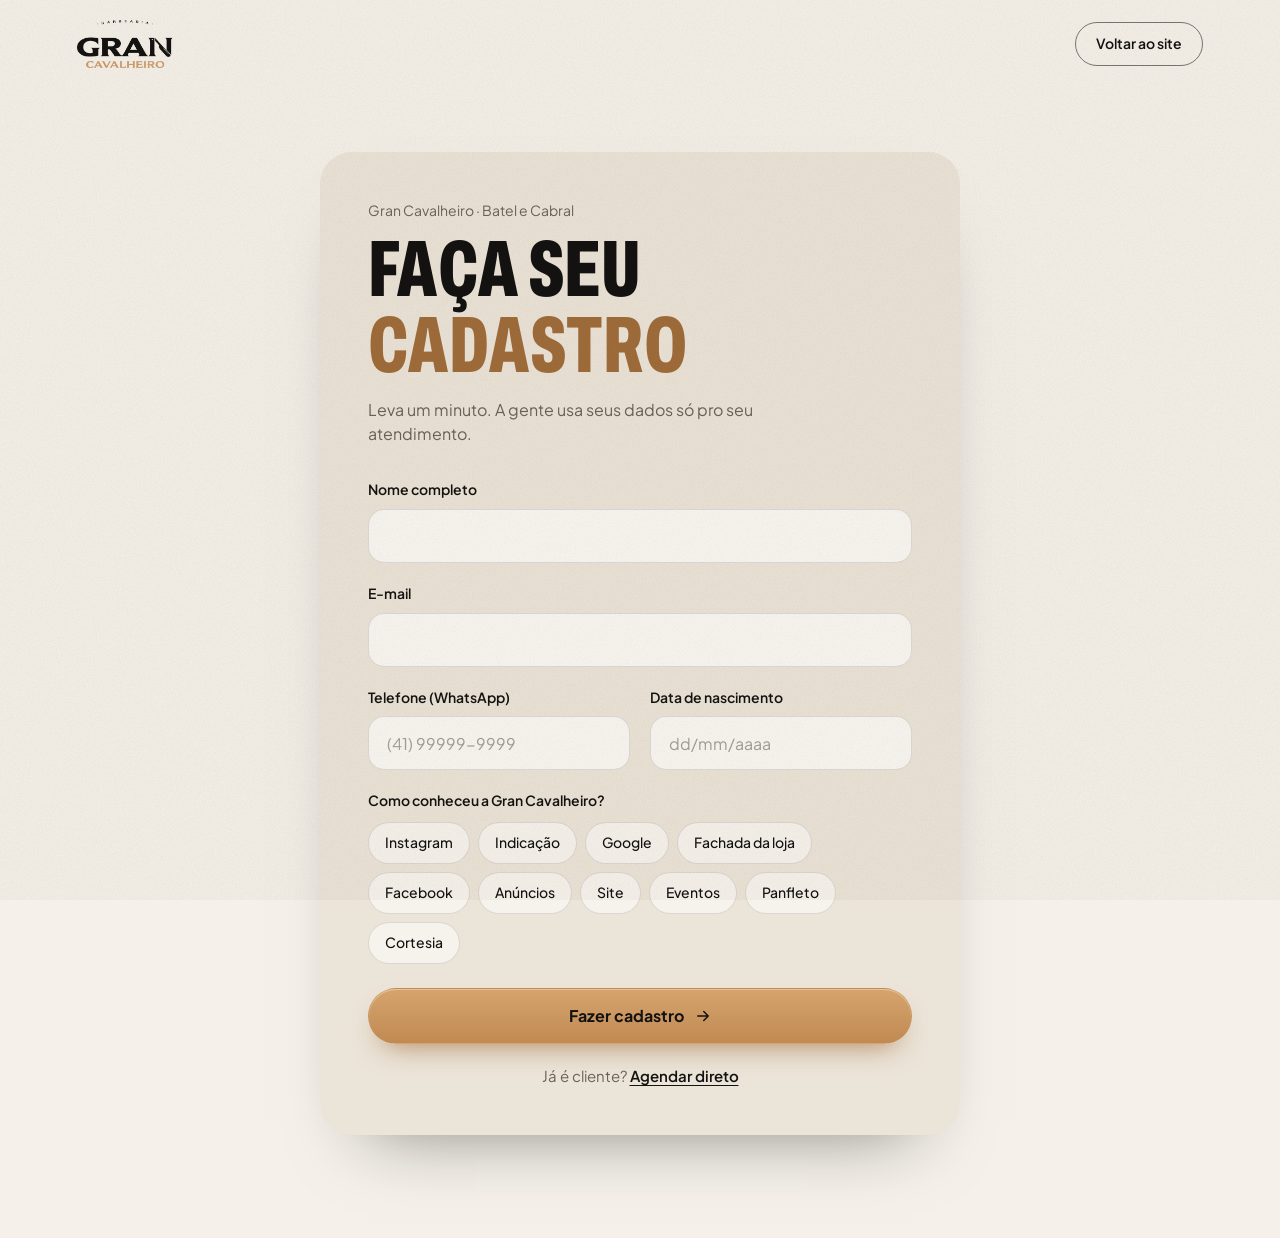
==== cadastro/index.html @ f6a0ec21 "fix: botões de agendar levam pro cadastro Co-Authored-By: Claude Opus 5.5 <noreply@anthropic.com>" ====
<!doctype html>
<html lang="pt-BR">
<head>
<meta charset="utf-8">
<meta name="viewport" content="width=device-width, initial-scale=1, viewport-fit=cover">
<title>Cadastro | Gran Cavalheiro</title>
<meta name="description" content="Faça seu cadastro na Gran Cavalheiro Barbearia, no Batel e no Cabral, em Curitiba.">
<meta name="theme-color" content="#f5f1ea">
<meta name="robots" content="noindex">
<link rel="icon" href="../assets/img/monogram-dark.png">
<link rel="preconnect" href="https://fonts.googleapis.com">
<link rel="preconnect" href="https://fonts.gstatic.com" crossorigin>
<link href="https://fonts.googleapis.com/css2?family=Archivo:wdth,wght@62..125,600..900&family=Plus+Jakarta+Sans:wght@400;500;600;700&display=swap" rel="stylesheet">
<link rel="stylesheet" href="../styles.css?v=10">
</head>
<body class="signup-page">

<svg width="0" height="0" style="position:absolute" aria-hidden="true">
  <defs>
    <symbol id="arrow" viewBox="0 0 24 24"><path d="M5 12h14M13 6l6 6-6 6"/></symbol>
    <symbol id="check" viewBox="0 0 24 24"><path d="M5 12.5l4.5 4.5L19 7.5"/></symbol>
    <symbol id="wa" viewBox="0 0 24 24"><path d="M20 12a8 8 0 0 1-11.8 7L4 20l1-4.1A8 8 0 1 1 20 12z"/><path d="M9 9.5c.3 1.6 1.8 3.4 3.6 4.3l1.2-1.1 1.7.8-.4 1.6c-3 .3-6.5-3.1-6.6-6l1.5-.5.8 1.6z"/></symbol>
  </defs>
</svg>

<header class="header">
  <div class="wrap header__in">
    <a href="/" class="header__logo" aria-label="Gran Cavalheiro, início">
      <img src="../assets/img/logo-dark.png" alt="Gran Cavalheiro Barbearia" width="698" height="348">
    </a>
    <a class="btn btn--line signup__back" href="/">Voltar ao site</a>
  </div>
</header>

<main class="signup">
  <div class="signup__card">
    <div id="signup-form-wrap">
      <p class="signup__kicker">Gran Cavalheiro · Batel e Cabral</p>
      <h1 class="d signup__title">Faça seu <em>cadastro</em></h1>
      <p class="signup__lead">Leva um minuto. A gente usa seus dados só pro seu atendimento.</p>

      <form id="signup" class="signup__form" novalidate>
        <div class="field">
          <label for="f-nome">Nome completo</label>
          <input id="f-nome" name="nome" type="text" autocomplete="name" maxlength="120" required>
          <p class="field__err" id="e-nome" aria-live="polite"></p>
        </div>

        <div class="field">
          <label for="f-email">E-mail</label>
          <input id="f-email" name="email" type="email" autocomplete="email" inputmode="email" maxlength="254" required>
          <p class="field__err" id="e-email" aria-live="polite"></p>
        </div>

        <div class="field-row">
          <div class="field">
            <label for="f-telefone">Telefone (WhatsApp)</label>
            <input id="f-telefone" name="telefone" type="tel" autocomplete="tel-national" inputmode="numeric" placeholder="(41) 99999-9999" maxlength="16" required>
            <p class="field__err" id="e-telefone" aria-live="polite"></p>
          </div>
          <div class="field">
            <label for="f-nascimento">Data de nascimento</label>
            <input id="f-nascimento" name="nascimento" type="text" autocomplete="bday" inputmode="numeric" placeholder="dd/mm/aaaa" maxlength="10" required>
            <p class="field__err" id="e-nascimento" aria-live="polite"></p>
          </div>
        </div>

        <fieldset class="field">
          <legend>Como conheceu a Gran Cavalheiro?</legend>
          <div class="chips" id="f-como">
            <label class="chip"><input type="radio" name="comoConheceu" value="Instagram"><span>Instagram</span></label>
            <label class="chip"><input type="radio" name="comoConheceu" value="Indicação"><span>Indicação</span></label>
            <label class="chip"><input type="radio" name="comoConheceu" value="Google"><span>Google</span></label>
            <label class="chip"><input type="radio" name="comoConheceu" value="Fachada da loja"><span>Fachada da loja</span></label>
            <label class="chip"><input type="radio" name="comoConheceu" value="Facebook"><span>Facebook</span></label>
            <label class="chip"><input type="radio" name="comoConheceu" value="Anúncios"><span>Anúncios</span></label>
            <label class="chip"><input type="radio" name="comoConheceu" value="Site"><span>Site</span></label>
            <label class="chip"><input type="radio" name="comoConheceu" value="Eventos"><span>Eventos</span></label>
            <label class="chip"><input type="radio" name="comoConheceu" value="Panfleto"><span>Panfleto</span></label>
            <label class="chip"><input type="radio" name="comoConheceu" value="Cortesia"><span>Cortesia</span></label>
          </div>
          <p class="field__err" id="e-comoConheceu" aria-live="polite"></p>
        </fieldset>

        <div class="hp" aria-hidden="true">
          <label for="f-empresa">Empresa</label>
          <input id="f-empresa" name="empresa" type="text" tabindex="-1" autocomplete="off">
        </div>

        <p class="signup__err" id="e-geral" role="alert"></p>
        <button class="btn btn--copper btn--lg signup__submit" type="submit">
          <span class="signup__label">Fazer cadastro</span> <svg class="i"><use href="#arrow"/></svg>
        </button>
        <p class="signup__alt">Já é cliente? <a href="https://cashbarber.com.br/GranCavalheiro/" target="_blank" rel="noopener">Agendar direto</a></p>
      </form>
    </div>

    <div id="signup-done" class="signup__done" hidden>
      <span class="signup__ok"><svg class="i"><use href="#check"/></svg></span>
      <h1 class="d signup__title" tabindex="-1">Cadastro <em>feito</em></h1>
      <p class="signup__lead">Obrigado, <span id="done-nome"></span>. A partir de agora você já é cliente da Gran Cavalheiro.</p>
      <div class="ctas ctas--center">
        <a class="btn btn--copper btn--lg" href="https://cashbarber.com.br/GranCavalheiro/" target="_blank" rel="noopener">Agendar horário <svg class="i"><use href="#arrow"/></svg></a>
        <a class="btn btn--line btn--lg" href="/">Voltar ao site</a>
      </div>
    </div>
  </div>
</main>

<script src="../cadastro-form.js?v=1"></script>
</body>
</html>
---- styles.css ----
/* Gran Cavalheiro, versão 3: molde do JP Barber com a cara da Gran */
:root {
  --ink: #141211;
  --ink-2: #2a241f;
  --paper: #f5f1ea;
  --surface: #ebe4d8;
  --surface-2: #e3dacb;
  --text: #2a2622;
  --muted: #6b6258;
  --line: rgba(20, 18, 17, 0.12);
  --copper: #c8935e;
  --copper-2: #dcae7e;
  --copper-ink: #a06c3a;
  --cream: #f5f1ea;
  --sans: "Plus Jakarta Sans", system-ui, -apple-system, "Segoe UI", sans-serif;
  --cartaz: "Archivo", "Arial Narrow", sans-serif;
  --ease: cubic-bezier(0.16, 1, 0.3, 1);
  --noise: url("data:image/svg+xml,%3Csvg xmlns='http://www.w3.org/2000/svg' width='220' height='220'%3E%3Cfilter id='n'%3E%3CfeTurbulence type='fractalNoise' baseFrequency='0.8' numOctaves='3' stitchTiles='stitch'/%3E%3CfeColorMatrix values='0 0 0 0 0.35 0 0 0 0 0.27 0 0 0 0 0.18 0 0 0 0.5 0'/%3E%3C/filter%3E%3Crect width='100%25' height='100%25' filter='url(%23n)'/%3E%3C/svg%3E");
}

*, *::before, *::after { box-sizing: border-box; }
html { scroll-behavior: smooth; scroll-padding-top: 90px; }
body { margin: 0; background: var(--paper); color: var(--text); font-family: var(--sans); font-size: 16px; line-height: 1.55; -webkit-font-smoothing: antialiased; overflow-x: hidden; }
body::before { content: ""; position: fixed; inset: 0; z-index: 900; pointer-events: none; background-image: var(--noise); opacity: 0.25; mix-blend-mode: multiply; }
img { display: block; max-width: 100%; }
a { color: inherit; text-decoration: none; }
h1, h2, h3, p, figure, dl, dd, ul { margin: 0; }
ul { padding: 0; list-style: none; }
button { font: inherit; color: inherit; background: none; border: 0; cursor: pointer; }
:focus-visible { outline: 2px solid var(--copper); outline-offset: 3px; border-radius: 6px; }

/* letra de cartaz nos títulos */
.d { font-family: var(--cartaz); font-stretch: 62%; font-weight: 800; text-transform: uppercase; line-height: 0.95; letter-spacing: 0.005em; color: var(--ink); }
h2.d { font-size: clamp(42px, 4.8vw, 72px); }
.d em { font-style: normal; color: var(--copper-ink); }

.wrap { max-width: 1440px; margin: 0 auto; padding: 0 clamp(20px, 6vw, 88px); }
.wrap--narrow { max-width: 960px; }
.section { padding: clamp(64px, 8vw, 104px) 0; }
.section--flush { padding-top: 0; }
.stars { color: var(--copper); letter-spacing: 2px; }
.i { width: 18px; height: 18px; fill: none; stroke: currentColor; stroke-width: 2; stroke-linecap: round; stroke-linejoin: round; flex: none; }

/* botões redondos */
.btn { display: inline-flex; align-items: center; justify-content: center; gap: 10px; height: 52px; padding: 0 28px; border-radius: 999px; font-weight: 600; font-size: 15px; white-space: nowrap; border: 1.5px solid transparent; transition: background 0.25s var(--ease), color 0.25s var(--ease), border-color 0.25s var(--ease), transform 0.25s var(--ease); }
.btn .i { transition: transform 0.3s var(--ease); }
.btn:hover .i { transform: translateX(4px); }
.btn:active { transform: scale(0.97); }
.btn--lg { height: 56px; padding: 0 32px; font-size: 16px; }
.btn--copper { position: relative; overflow: hidden; isolation: isolate; background: linear-gradient(180deg, #d6a46e 0%, #c08a52 100%); color: var(--ink); font-weight: 700; box-shadow: inset 0 1px 0 rgba(255,255,255,0.35), 0 14px 28px -14px rgba(160,108,58,0.85); }
.btn--copper::after { content: ""; position: absolute; top: 0; bottom: 0; left: -60%; width: 40%; z-index: -1; background: linear-gradient(100deg, transparent, rgba(255,255,255,0.5), transparent); transform: skewX(-20deg); transition: left 0.7s var(--ease); }
.btn--copper:hover { transform: translateY(-2px); box-shadow: inset 0 1px 0 rgba(255,255,255,0.35), 0 20px 34px -14px rgba(160,108,58,0.95); }
.btn--copper:hover::after { left: 130%; }
.btn--line { border-color: rgba(20,18,17,0.55); color: var(--ink); }
.btn--line:hover { background: var(--ink); color: var(--cream); border-color: var(--ink); }
.btn--dark { background: var(--ink); color: var(--cream); box-shadow: 0 16px 30px -18px rgba(20,18,17,0.7); }
.btn--dark:hover { background: var(--ink-2); }
.btn--dark-soft { background: var(--ink-2); color: var(--cream); }
.btn--dark-soft:hover { background: #3a322b; }
.btn--dashed { border: 1.5px dashed rgba(20,18,17,0.4); color: var(--ink); }
.btn--dashed:hover { background: var(--ink); color: var(--cream); border-color: var(--ink); }
.btn--dashed-light { border: 1.5px dashed rgba(245,241,234,0.45); color: var(--cream); }
.btn--dashed-light:hover { background: var(--cream); color: var(--ink); border-color: var(--cream); }
.ctas { display: flex; flex-wrap: wrap; gap: 12px; }
.ctas--center { justify-content: center; }

/* topo claro */
.header { position: sticky; top: 0; z-index: 800; background: rgba(245,241,234,0.9); backdrop-filter: blur(12px); -webkit-backdrop-filter: blur(12px); transition: box-shadow 0.3s; }
.header.is-scrolled { box-shadow: 0 1px 0 var(--line); }
.header__in { display: flex; align-items: center; gap: 36px; height: 88px; }
.header__logo img { height: 48px; width: auto; }
.header__nav { display: flex; gap: 36px; margin-left: auto; font-size: 15px; color: var(--text); }
.header__nav a:hover { color: var(--copper-ink); }

.hero { padding: clamp(16px, 3vw, 40px) 0 clamp(64px, 8vw, 104px); }
.hero__grid { display: grid; grid-template-columns: 52% 48%; gap: 40px; align-items: center; }
.hero__kicker { font-size: 15px; color: var(--muted); }
.hero h1 { margin-top: 14px; font-size: clamp(62px, 7.2vw, 116px); line-height: 0.9; max-width: 9em; }
.hero__lead { margin: 24px 0 32px; max-width: 28em; font-size: 17px; color: var(--muted); }
.hero__rating { margin-top: 24px; font-size: 14px; color: var(--muted); }
.hero__rating b { color: var(--ink); font-weight: 600; margin-left: 4px; }

.hero__media { position: relative; justify-self: end; width: 100%; max-width: 500px; }
.hero__photo { border-radius: 40px; overflow: hidden; aspect-ratio: 1 / 1.08; box-shadow: 0 40px 70px -40px rgba(20,18,17,0.55); }
.hero__photo img { width: 100%; height: 100%; object-fit: cover; object-position: 50% 30%; }
.sticker { position: absolute; left: -34px; bottom: 40px; width: 132px; height: 132px; padding: 18px; display: grid; place-items: center; align-content: center; gap: 6px; text-align: center; border-radius: 50%; background: var(--ink); transform: rotate(-10deg); box-shadow: 0 18px 36px -16px rgba(20,18,17,0.6); }
.sticker img { width: 64px; height: auto; }
.sticker span { font-size: 9.5px; font-weight: 700; letter-spacing: 0.08em; text-transform: uppercase; color: var(--cream); line-height: 1.2; }
.ticket { position: absolute; right: -14px; top: 28px; display: inline-flex; align-items: center; gap: 8px; padding: 10px 16px; border-radius: 999px; background: var(--copper); color: var(--ink); font-size: 13px; font-weight: 700; transform: rotate(4deg); box-shadow: 0 14px 28px -14px rgba(20,18,17,0.5); }
.ticket__dot { width: 8px; height: 8px; border-radius: 50%; background: #1f7a43; }
.ticket__dot.is-closed { background: #9c2f22; }

/* faixa cobre */
.band { background: var(--copper); overflow: hidden; padding: 18px 0; }
.band__track { display: flex; align-items: center; gap: 44px; width: max-content; animation: slide 42s linear infinite; }
.band span { font-family: var(--cartaz); font-stretch: 62%; font-weight: 800; font-size: clamp(30px, 3vw, 40px); text-transform: uppercase; line-height: 1; color: var(--ink); white-space: nowrap; }
.band img { height: 26px; width: auto; opacity: 0.85; }
@keyframes slide { to { transform: translateX(-50%); } }

/* serviços com foto */
.split { display: grid; grid-template-columns: 1fr 1fr; gap: 24px 64px; align-items: start; }
.split p { max-width: 32em; font-size: 17px; color: var(--text); opacity: 0.85; padding-top: 6px; }
.cards { display: grid; grid-template-columns: repeat(3, minmax(0, 1fr)); gap: 24px; align-items: center; margin-top: 64px; }
.card { position: relative; display: flex; flex-direction: column; padding: 12px; border-radius: 30px; background: var(--surface); transition: transform 0.5s var(--ease), box-shadow 0.5s var(--ease); }
.card:hover { transform: translateY(-6px); box-shadow: 0 30px 50px -34px rgba(20,18,17,0.55); }
.card__photo { aspect-ratio: 16 / 10; border-radius: 20px; overflow: hidden; }
.card__photo img { width: 100%; height: 100%; object-fit: cover; transition: transform 1.2s var(--ease); }
.card:hover .card__photo img { transform: scale(1.05); }
.card__body { display: flex; flex-direction: column; align-items: center; text-align: center; padding: 26px 18px 18px; }
.card h3 { font-size: clamp(48px, 4vw, 64px); }
.card__body > p { margin: 10px 0 18px; max-width: 18em; font-size: 15px; color: var(--muted); }
.checks { width: 100%; display: grid; gap: 10px; margin-bottom: 26px; text-align: left; }
.checks li { display: flex; align-items: center; gap: 12px; padding: 12px 14px; border-radius: 14px; background: rgba(255,255,255,0.55); font-size: 15px; font-weight: 500; color: var(--ink); }
.checks .i { width: 22px; height: 22px; padding: 4px; border-radius: 50%; background: var(--ink); color: var(--cream); stroke-width: 3; }
.card .btn { width: 100%; }
.card--featured { z-index: 1; background: var(--ink); margin: -28px 0; padding: 14px; box-shadow: 0 34px 64px -32px rgba(20,18,17,0.75); }
.card--featured .card__body { padding-top: 30px; padding-bottom: 22px; }
.card--featured h3 { color: var(--copper); font-size: clamp(54px, 4.6vw, 72px); }
.card--featured .card__body > p { color: rgba(245,241,234,0.78); }
.card--featured .checks li { background: rgba(245,241,234,0.08); color: var(--cream); }
.card--featured .checks .i { background: var(--copper); color: var(--ink); }
.card--featured:hover { transform: translateY(-6px); }
.card__tag { position: absolute; top: -15px; left: 50%; z-index: 2; transform: translateX(-50%); white-space: nowrap; padding: 7px 16px; border-radius: 999px; background: var(--paper); color: var(--ink); font-size: 12px; font-weight: 600; box-shadow: 0 6px 16px -8px rgba(20,18,17,0.4); }
.card__sticker { position: absolute; right: -16px; top: -26px; z-index: 2; width: 84px; height: 84px; display: grid; place-items: center; border-radius: 50%; background: var(--copper); transform: rotate(12deg); box-shadow: 0 12px 24px -12px rgba(20,18,17,0.6); }
.card__sticker img { width: 48px; height: auto; }

.more { display: grid; grid-template-columns: 1fr 1fr; gap: 24px; margin-top: 64px; }
.more__card { display: grid; grid-template-columns: 150px 1fr; gap: 26px; align-items: center; padding: 12px 28px 12px 12px; border-radius: 26px; background: var(--surface); }
.more__photo { height: 100%; min-height: 168px; border-radius: 18px; overflow: hidden; }
.more__photo img { width: 100%; height: 100%; object-fit: cover; }
.more h3 { font-size: 34px; margin-bottom: 12px; }
.dots { display: flex; flex-wrap: wrap; gap: 8px; }
.dots li { padding: 7px 14px; border-radius: 999px; background: rgba(255,255,255,0.6); font-size: 14px; font-weight: 500; color: var(--ink); }

/* avaliações */
.reviews { background: var(--ink); color: var(--cream); padding: clamp(64px, 8vw, 96px) 0; }
.reviews__head { display: flex; flex-wrap: wrap; align-items: flex-end; justify-content: space-between; gap: 24px; }
.reviews__kicker { font-size: 15px; color: rgba(245,241,234,0.65); margin-bottom: 10px; }
.reviews h2 { color: var(--cream); font-size: clamp(40px, 4.4vw, 64px); }
.badge { display: flex; align-items: center; gap: 14px; padding: 12px 20px 12px 16px; border-radius: 18px; background: rgba(245,241,234,0.07); }
.badge b { font-size: 54px; line-height: 0.85; color: var(--copper); }
.badge small { display: block; font-size: 12px; color: rgba(245,241,234,0.7); }
.marquee { overflow: hidden; margin: 40px 0; -webkit-mask-image: linear-gradient(90deg, transparent, #000 5%, #000 95%, transparent); mask-image: linear-gradient(90deg, transparent, #000 5%, #000 95%, transparent); }
.marquee__track { display: flex; gap: 22px; width: max-content; animation: slide 50s linear infinite; }
.marquee:hover .marquee__track { animation-play-state: paused; }
.review { width: 380px; display: flex; flex-direction: column; padding: 28px; border-radius: 22px; background: rgba(245,241,234,0.07); }
.review blockquote { margin: 14px 0 22px; font-size: 15px; line-height: 1.6; color: rgba(245,241,234,0.9); }
.review figcaption { margin-top: auto; font-size: 14px; color: rgba(245,241,234,0.65); }

/* galeria em grade alinhada */
.bento { display: grid; grid-template-columns: repeat(4, minmax(0, 1fr)); grid-template-rows: repeat(2, 270px); gap: 16px; margin-top: 48px; }
.b { position: relative; overflow: hidden; border-radius: 24px; background: var(--surface); }
.b figcaption { position: absolute; left: 14px; bottom: 14px; padding: 7px 14px; border-radius: 999px; background: rgba(245,241,234,0.92); backdrop-filter: blur(8px); color: var(--ink); font-size: 13px; font-weight: 600; transition: transform 0.4s var(--ease); }
.b:hover figcaption { transform: translateY(-3px); }
.b img { width: 100%; height: 100%; object-fit: cover; transition: transform 1.2s var(--ease); }
.b:hover img { transform: scale(1.05); }
.b--tall { grid-row: span 2; }
.bento + .ctas { margin-top: 32px; }

/* experiência */
.exp { padding: clamp(28px, 4vw, 48px); border-radius: 30px; background: var(--surface); }
.exp__head { display: flex; justify-content: space-between; align-items: center; gap: 20px; flex-wrap: wrap; margin-bottom: 40px; }
.exp__head h2 { font-size: clamp(36px, 3.6vw, 54px); }
.exp__grid { display: grid; grid-template-columns: repeat(5, minmax(0, 1fr)); gap: 24px; }
.exp figure { display: flex; flex-direction: column; align-items: center; text-align: center; }
.exp__ring { position: relative; width: 100%; aspect-ratio: 1 / 1; border-radius: 50%; border: 2px solid var(--copper); transition: transform 0.6s var(--ease), border-color 0.4s; }
.exp__ring img { position: absolute; inset: 7px; width: calc(100% - 14px); height: calc(100% - 14px); object-fit: cover; border-radius: 50%; }
.exp figure:hover .exp__ring { transform: translateY(-6px) rotate(-3deg); border-color: var(--ink); }
.exp figcaption { margin-top: 18px; font-size: 14px; color: var(--muted); max-width: 15em; }
.exp figcaption b { display: block; font-size: 24px; margin-bottom: 6px; }

/* unidades */
.loc { display: grid; grid-template-columns: 1fr 1.05fr; gap: 56px; align-items: center; }
.loc h2 { font-size: clamp(34px, 2.9vw, 44px); }
.loc__tabs { display: inline-flex; gap: 4px; margin-top: 28px; padding: 5px; border-radius: 999px; background: var(--surface); }
.loc__tabs button { height: 42px; padding: 0 24px; border-radius: 999px; font-weight: 600; font-size: 15px; color: var(--muted); transition: background 0.25s, color 0.25s; }
.loc__tabs button[aria-selected="true"] { background: var(--ink); color: var(--cream); }
.loc__info { margin-top: 22px; animation: fade 0.5s var(--ease); }
@keyframes fade { from { opacity: 0; transform: translateY(6px); } }
.loc__addr { font-size: 18px; color: var(--ink); }
.loc__tel { display: flex; align-items: center; flex-wrap: wrap; gap: 8px 16px; margin-top: 8px; font-size: 16px; }
.loc__tel a { font-weight: 600; }
.hours { margin: 22px 0 30px; display: grid; gap: 4px; font-size: 16px; }
.hours div { display: flex; gap: 8px; }
.hours dt { font-weight: 700; color: var(--ink); }
.hours dd { color: var(--text); opacity: 0.8; }
.status { display: inline-flex; align-items: center; gap: 7px; font-size: 14px; color: var(--muted); }
.status i { width: 8px; height: 8px; border-radius: 50%; background: var(--muted); }
.status.is-open i { background: #2f9e5a; box-shadow: 0 0 0 3px rgba(47,158,90,0.18); }
.status.is-closed i { background: #c4553f; }
.status b { font-weight: 500; }

/* mapa próprio */
.loc__map { position: relative; height: 520px; border-radius: 30px; overflow: hidden; background: #e9e1d2; box-shadow: 0 40px 70px -44px rgba(20,18,17,0.6); }
#map { position: absolute; inset: 0; background: #efe8dc; }
.maplibregl-map { font-family: var(--sans); }
.maplibregl-ctrl-top-right { margin: 8px; }
.maplibregl-ctrl-group { border-radius: 14px !important; overflow: hidden; box-shadow: 0 10px 24px -12px rgba(20,18,17,0.5) !important; background: var(--ink) !important; }
.maplibregl-ctrl-group button { width: 40px !important; height: 40px !important; background: var(--ink) !important; }
.maplibregl-ctrl-group button + button { border-top: 1px solid rgba(245,241,234,0.15) !important; }
.maplibregl-ctrl-group button:hover { background: var(--ink-2) !important; }
.maplibregl-ctrl-group .maplibregl-ctrl-icon { filter: invert(1); }
.maplibregl-ctrl-attrib { font-size: 10px; }
.pin { position: relative; width: 58px; height: 74px; padding: 0; cursor: pointer; }
.pin__head { position: absolute; left: 4px; top: 0; width: 50px; height: 50px; display: grid; place-items: center; border-radius: 50% 50% 50% 0; transform: rotate(-45deg); background: var(--ink); border: 3px solid var(--copper); box-shadow: 0 14px 24px -10px rgba(20,18,17,0.7); transition: transform 0.4s var(--ease), background 0.3s, border-color 0.3s; }
.pin__head img { width: 28px !important; max-width: none; height: auto; transform: rotate(45deg); }
.pin__shadow { position: absolute; left: 50%; bottom: 0; width: 18px; height: 7px; margin-left: -9px; border-radius: 50%; background: rgba(20,18,17,0.28); }
.pin.is-active .pin__head { transform: rotate(-45deg) scale(1.14); border-color: var(--cream); background: var(--ink); }
.pin.is-active .pin__shadow::after { content: ""; position: absolute; inset: -12px -18px; border-radius: 50%; border: 2px solid var(--copper); animation: ripple 1.8s var(--ease) infinite; }
@keyframes ripple { from { transform: scale(0.4); opacity: 1; } to { transform: scale(1.7); opacity: 0; } }
.pin__label { position: absolute; left: 50%; top: -36px; transform: translateX(-50%); white-space: nowrap; padding: 6px 12px; border-radius: 999px; background: var(--ink); color: var(--cream); font-family: var(--cartaz); font-stretch: 62%; font-weight: 800; font-size: 16px; line-height: 1; text-transform: uppercase; box-shadow: 0 8px 18px -10px rgba(20,18,17,0.5); opacity: 0; transition: opacity 0.3s; }
.pin.is-active .pin__label, .pin:hover .pin__label { opacity: 1; }
.map__card { position: absolute; left: 18px; right: 18px; bottom: 18px; z-index: 500; display: flex; align-items: center; gap: 14px; padding: 12px 12px 12px 16px; border-radius: 20px; background: rgba(245,241,234,0.95); backdrop-filter: blur(10px); box-shadow: 0 18px 36px -18px rgba(20,18,17,0.55); }
.map__card > img { width: 44px; height: auto; }
.map__card div { flex: 1; min-width: 0; display: grid; }
.map__card b { font-family: var(--cartaz); font-stretch: 62%; font-weight: 800; font-size: 20px; text-transform: uppercase; color: var(--ink); line-height: 1.1; }
.map__card span { font-size: 14px; color: var(--muted); }
.map__card a { width: 46px; height: 46px; flex: none; display: grid; place-items: center; border-radius: 50%; background: var(--ink); color: var(--cream); transition: background 0.25s; }
.map__card a:hover { background: var(--copper); color: var(--ink); }

/* dúvidas com animação */
#duvidas h2 { font-size: clamp(36px, 3.8vw, 56px); }
.faq { margin-top: 32px; border-top: 1px solid var(--line); }
.faq details { border-bottom: 1px solid var(--line); }
.faq summary { display: flex; justify-content: space-between; align-items: center; gap: 16px; padding: 22px 0; font-size: 17px; font-weight: 500; color: var(--ink); cursor: pointer; list-style: none; transition: color 0.2s; }
.faq summary:hover { color: var(--copper-ink); }
.faq summary::-webkit-details-marker { display: none; }
.faq summary .i { width: 34px; height: 34px; padding: 8px; border-radius: 50%; background: var(--surface); color: var(--ink); transition: transform 0.45s var(--ease), background 0.3s, color 0.3s; }
.faq details[open] summary .i { transform: rotate(180deg); background: var(--ink); color: var(--cream); }
.faq__a { overflow: hidden; }
.faq__a p { padding-bottom: 22px; max-width: 46em; color: var(--muted); }

/* chamada final */
.final { background: var(--ink); color: var(--cream); padding: clamp(80px, 10vw, 128px) 0; }
.final__in { text-align: center; }
.final h2 { color: var(--cream); font-size: clamp(46px, 5.6vw, 84px); }
.final h2 em { color: var(--copper); }
.final p { margin: 16px 0 34px; font-size: 17px; color: rgba(245,241,234,0.8); }

/* rodapé */
.footer { background: #0d0c0b; color: rgba(245,241,234,0.72); padding: 56px 0 32px; font-size: 14px; }
.footer__grid { display: grid; grid-template-columns: 1fr 1fr auto; gap: 32px 64px; }
.footer__logo { height: 56px; width: auto; margin-bottom: 18px; }
.footer p { margin-bottom: 14px; line-height: 1.7; }
.footer__nav { display: flex; flex-direction: column; gap: 10px; }
.footer a:hover { color: var(--cream); }
.footer__legal { margin-top: 36px; padding-top: 22px; border-top: 1px solid rgba(245,241,234,0.1); font-size: 12px; color: rgba(245,241,234,0.45); }
.footer__legal p { margin-bottom: 4px; }
.footer__legal a { color: rgba(245,241,234,0.85); text-decoration: underline; text-underline-offset: 2px; }

/* WhatsApp */
.fab { position: fixed; right: 24px; bottom: 24px; z-index: 700; display: inline-flex; align-items: center; gap: 10px; height: 58px; padding: 0 24px; border-radius: 999px; background: #25d366; color: #fff; font-weight: 700; font-size: 16px; box-shadow: 0 0 0 4px rgba(37,211,102,0.22), 0 16px 32px -12px rgba(0,0,0,0.4); transition: transform 0.25s var(--ease); }
.fab:hover { transform: translateY(-2px); }
.fab .i { width: 22px; height: 22px; }
.mcta { display: none; }

/* aparecer ao rolar */
.reveal { opacity: 0; transform: translateY(28px); transition: opacity 0.9s var(--ease), transform 0.9s var(--ease); }
.reveal.is-in { opacity: 1; transform: none; }
.cards .reveal:nth-child(2), .bento .reveal:nth-child(2) { transition-delay: 0.08s; }
.cards .reveal:nth-child(3), .bento .reveal:nth-child(3) { transition-delay: 0.16s; }
.bento .reveal:nth-child(4) { transition-delay: 0.24s; }
.bento .reveal:nth-child(5) { transition-delay: 0.12s; }
.bento .reveal:nth-child(6) { transition-delay: 0.2s; }
.card.reveal.is-in:hover { transform: translateY(-6px); transition-delay: 0s; }
.hero__copy > *, .hero__media { animation: rise 1s var(--ease) both; }
.hero__copy > :nth-child(2) { animation-delay: 0.06s; }
.hero__copy > :nth-child(3) { animation-delay: 0.12s; }
.hero__copy > :nth-child(4) { animation-delay: 0.18s; }
.hero__copy > :nth-child(5) { animation-delay: 0.24s; }
.hero__media { animation-delay: 0.15s; }
@keyframes rise { from { opacity: 0; transform: translateY(24px); } }

/* responsivo */
@media (max-width: 1100px) {
  .header__nav { display: none; }
  .header__in .btn { margin-left: auto; }
  .exp__grid { grid-template-columns: repeat(3, minmax(0, 1fr)); }
  .more { grid-template-columns: minmax(0, 1fr); }
  .footer__grid { grid-template-columns: 1fr 1fr; }
}
@media (max-width: 860px) {
  .hero__grid { grid-template-columns: minmax(0, 1fr); }
  .hero__media { justify-self: center; max-width: 440px; margin-top: 16px; }
  .split { grid-template-columns: minmax(0, 1fr); }
  .cards { grid-template-columns: minmax(0, 1fr); gap: 40px; }
  .card--featured { margin: 0; }
  .bento { grid-template-columns: 1fr 1fr; grid-template-rows: repeat(4, 200px); }
  .loc { grid-template-columns: minmax(0, 1fr); }
  .loc__map { height: 420px; }
}
@media (max-width: 640px) {
  /* no celular só a barra fixa de baixo fica cobre */
  main .btn--copper { background: var(--ink); color: var(--cream); font-weight: 600; box-shadow: 0 16px 30px -18px rgba(20,18,17,0.7); }
  main .btn--copper::after { display: none; }
  .final .btn--copper { background: var(--cream); color: var(--ink); }
  body { padding-bottom: 88px; }
  .header__in { height: 70px; }
  .header__logo img { height: 38px; }
  .header__in .btn { display: none; }
  h2.d { font-size: 12.4vw; }
  .hero h1 { font-size: 19vw; }
  .hero__lead { font-size: 16px; }
  .ctas .btn { width: 100%; }
  .sticker { left: -8px; bottom: 20px; width: 108px; height: 108px; padding: 14px; }
  .sticker img { width: 52px; }
  .sticker span { font-size: 8px; }
  .ticket { right: -6px; top: 18px; font-size: 12px; padding: 8px 14px; }
  .band span { font-size: 28px; }
  .band img { height: 20px; }
  .card__sticker { right: -6px; width: 72px; height: 72px; }
  .card__sticker img { width: 42px; }
  .more__card { grid-template-columns: 96px 1fr; gap: 16px; padding: 10px 16px 10px 10px; }
  .more__photo { min-height: 150px; }
  .more h3 { font-size: 28px; }
  .dots li { font-size: 13px; padding: 6px 11px; }
  .review { width: 300px; }
  .bento { gap: 12px; grid-template-rows: repeat(4, 160px); }
  .b { border-radius: 18px; }
  .exp { padding: 26px 18px 18px; }
  .exp__head { margin-bottom: 18px; }
  .exp__head h2 { font-size: 10.6vw; }
  .exp__head .btn { display: none; }
  .exp__grid { grid-template-columns: minmax(0, 1fr); gap: 10px; }
  .exp figure { flex-direction: row; align-items: center; gap: 16px; text-align: left; padding: 10px 14px 10px 10px; border-radius: 20px; background: rgba(255,255,255,0.55); }
  .exp__ring { width: 76px; flex: none; border-width: 1.5px; }
  .exp__ring img { inset: 4px; width: calc(100% - 8px); height: calc(100% - 8px); }
  .exp figure:hover .exp__ring { transform: none; }
  .exp figcaption { margin-top: 0; max-width: none; font-size: 14px; line-height: 1.4; }
  .exp figcaption b { font-size: 21px; margin-bottom: 2px; }
  .loc__map { height: 380px; border-radius: 24px; }
  .map__card b { font-size: 17px; }
  .map__card span { font-size: 13px; }
  .footer__grid { grid-template-columns: minmax(0, 1fr); }
  .fab { display: none; }
  .mcta { display: flex; gap: 8px; position: fixed; left: 12px; right: 12px; bottom: calc(12px + env(safe-area-inset-bottom)); z-index: 700; padding: 8px; border-radius: 999px; background: rgba(245,241,234,0.94); backdrop-filter: blur(12px); box-shadow: 0 12px 32px -12px rgba(20,18,17,0.45); }
  .mcta .btn { flex: 1; height: 50px; box-shadow: none; }
  .mcta__wa { width: 50px; height: 50px; flex: none; border-radius: 50%; display: grid; place-items: center; background: #25d366; color: #fff; }
  .mcta__wa .i { width: 24px; height: 24px; }
}
@media (prefers-reduced-motion: reduce) {
  .band__track, .marquee__track { animation-duration: 120s; }
}

/* página de cadastro */
.signup { padding: clamp(24px, 5vw, 64px) 20px clamp(64px, 8vw, 104px); }
.signup__card { max-width: 640px; margin: 0 auto; padding: clamp(28px, 5vw, 48px); border-radius: 32px; background: var(--surface); box-shadow: 0 40px 70px -48px rgba(20,18,17,0.55); }
.signup__kicker { font-size: 14px; color: var(--muted); }
.signup__title { margin-top: 10px; font-size: clamp(52px, 7vw, 80px); }
.signup__lead { margin: 14px 0 32px; font-size: 16px; color: var(--muted); max-width: 30em; }
.signup__form { display: grid; gap: 20px; }
.signup__back { height: 44px; padding: 0 20px; margin-left: auto; font-size: 14px; }
.field { display: grid; gap: 8px; min-width: 0; margin: 0; padding: 0; border: 0; }
.field label, .field legend { padding: 0; font-size: 14px; font-weight: 600; color: var(--ink); }
.field legend { margin-bottom: 10px; }
.field input[type="text"], .field input[type="email"], .field input[type="tel"] { width: 100%; height: 54px; padding: 0 18px; border-radius: 16px; border: 1.5px solid var(--line); background: rgba(255,255,255,0.7); font: inherit; font-size: 16px; color: var(--ink); transition: border-color 0.2s, background 0.2s; }
.field input::placeholder { color: rgba(107,98,88,0.6); }
.field input:hover { border-color: rgba(20,18,17,0.28); }
.field input:focus { outline: none; border-color: var(--copper-ink); background: #fff; }
.field input[aria-invalid="true"] { border-color: #b3402f; }
.field__err { min-height: 0; font-size: 13px; color: #9c2f22; }
.field__err:empty { display: none; }
.field-row { display: grid; grid-template-columns: 1fr 1fr; gap: 20px; }
.chips { display: flex; flex-wrap: wrap; gap: 8px; }
.chip { position: relative; cursor: pointer; }
.chip input { position: absolute; opacity: 0; pointer-events: none; }
.chip span { display: inline-flex; align-items: center; height: 42px; padding: 0 16px; border-radius: 999px; border: 1.5px solid var(--line); background: rgba(255,255,255,0.55); font-size: 14px; font-weight: 500; color: var(--ink); transition: background 0.2s, color 0.2s, border-color 0.2s; }
.chip:hover span { border-color: rgba(20,18,17,0.35); }
.chip input:checked + span { background: var(--ink); border-color: var(--ink); color: var(--cream); }
.chip input:focus-visible + span { outline: 2px solid var(--copper); outline-offset: 3px; }
.chips[aria-invalid="true"] .chip span { border-color: rgba(179,64,47,0.55); }
.hp { position: absolute; left: -9999px; width: 1px; height: 1px; overflow: hidden; }
.signup__err { font-size: 14px; color: #9c2f22; }
.signup__err:empty { display: none; }
.signup__submit { width: 100%; margin-top: 4px; }
.signup__submit:disabled { opacity: 0.7; cursor: progress; }
.signup__alt { text-align: center; font-size: 15px; color: var(--muted); }
.signup__alt a { color: var(--ink); font-weight: 600; text-decoration: underline; text-underline-offset: 3px; }
.signup__done { text-align: center; }
.signup__done .signup__lead { margin-left: auto; margin-right: auto; }
.signup__done h1:focus { outline: none; }
.signup__ok { display: inline-grid; place-items: center; width: 64px; height: 64px; border-radius: 50%; background: var(--ink); color: var(--copper); }
.signup__ok .i { width: 30px; height: 30px; stroke-width: 2.5; }
@media (max-width: 640px) {
  body.signup-page { padding-bottom: 0; }
  .signup-page .header__in .signup__back { display: inline-flex; }
  .signup { padding: 16px 12px 48px; }
  .signup__card { border-radius: 24px; padding: 26px 18px; }
  .signup__title { font-size: 15vw; }
  .field-row { grid-template-columns: minmax(0, 1fr); }
}
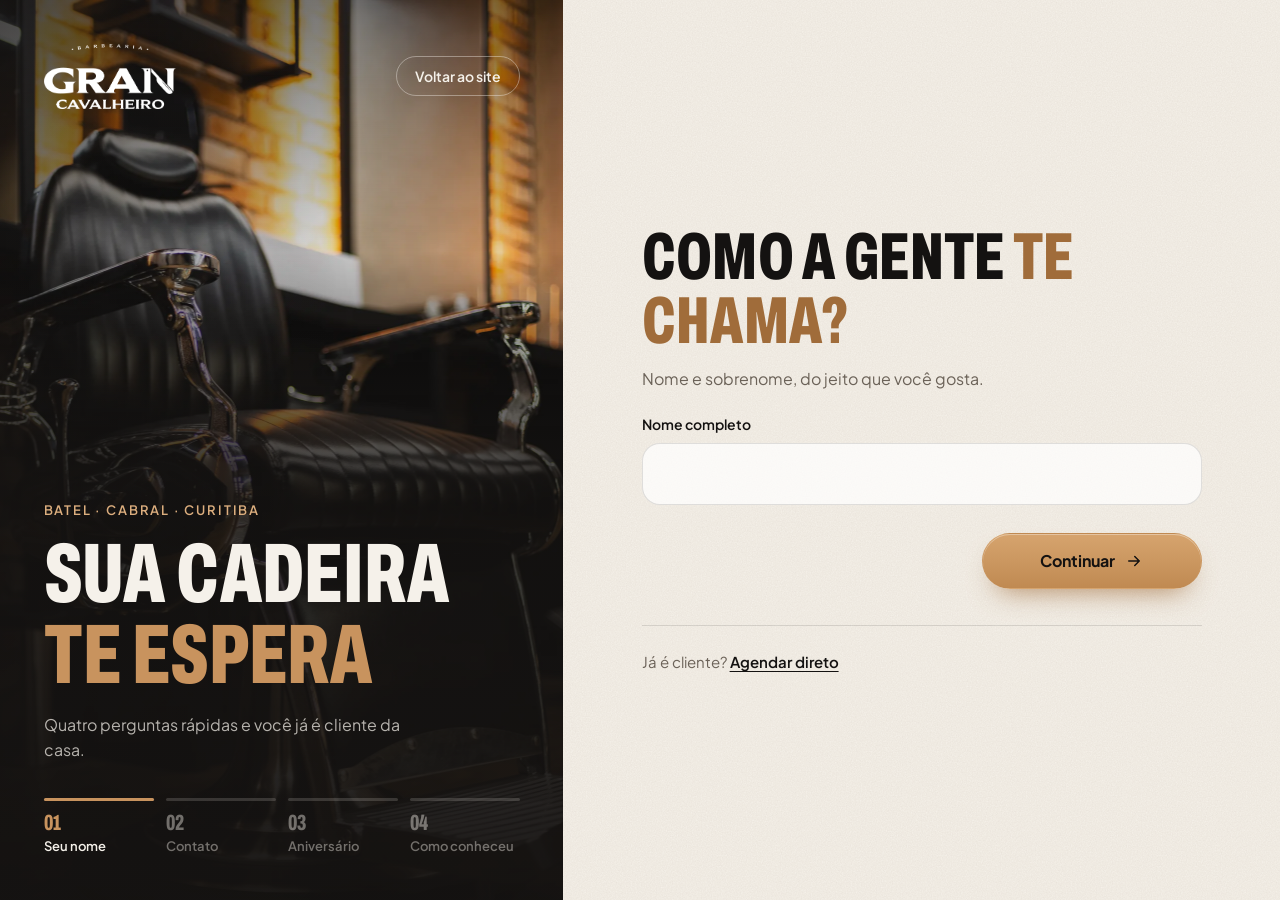
==== commit 6d64a05f: "feat: cadastro em etapas com design novo Co-Authored-By: Claude Opus 5.5 <noreply@anthropic.com>" ====
--- a/cadastro/index.html
+++ b/cadastro/index.html
@@ -5,79 +5,105 @@
 <meta name="viewport" content="width=device-width, initial-scale=1, viewport-fit=cover">
 <title>Cadastro | Gran Cavalheiro</title>
 <meta name="description" content="Faça seu cadastro na Gran Cavalheiro Barbearia, no Batel e no Cabral, em Curitiba.">
-<meta name="theme-color" content="#f5f1ea">
+<meta name="theme-color" content="#141211">
 <meta name="robots" content="noindex">
 <link rel="icon" href="../assets/img/monogram-dark.png">
 <link rel="preconnect" href="https://fonts.googleapis.com">
 <link rel="preconnect" href="https://fonts.gstatic.com" crossorigin>
 <link href="https://fonts.googleapis.com/css2?family=Archivo:wdth,wght@62..125,600..900&family=Plus+Jakarta+Sans:wght@400;500;600;700&display=swap" rel="stylesheet">
-<link rel="stylesheet" href="../styles.css?v=10">
+<link rel="preload" as="image" href="../assets/img/chair-warm.webp">
+<link rel="stylesheet" href="../styles.css?v=11">
+<link rel="stylesheet" href="cadastro.css?v=1">
 </head>
-<body class="signup-page">
+<body class="cad-page">
 
 <svg width="0" height="0" style="position:absolute" aria-hidden="true">
   <defs>
     <symbol id="arrow" viewBox="0 0 24 24"><path d="M5 12h14M13 6l6 6-6 6"/></symbol>
+    <symbol id="i-back" viewBox="0 0 24 24"><path d="M19 12H5M11 6l-6 6 6 6"/></symbol>
     <symbol id="check" viewBox="0 0 24 24"><path d="M5 12.5l4.5 4.5L19 7.5"/></symbol>
-    <symbol id="wa" viewBox="0 0 24 24"><path d="M20 12a8 8 0 0 1-11.8 7L4 20l1-4.1A8 8 0 1 1 20 12z"/><path d="M9 9.5c.3 1.6 1.8 3.4 3.6 4.3l1.2-1.1 1.7.8-.4 1.6c-3 .3-6.5-3.1-6.6-6l1.5-.5.8 1.6z"/></symbol>
   </defs>
 </svg>
 
-<header class="header">
-  <div class="wrap header__in">
-    <a href="/" class="header__logo" aria-label="Gran Cavalheiro, início">
-      <img src="../assets/img/logo-dark.png" alt="Gran Cavalheiro Barbearia" width="698" height="348">
-    </a>
-    <a class="btn btn--line signup__back" href="/">Voltar ao site</a>
-  </div>
-</header>
+<div class="cad">
+  <aside class="cad__side">
+    <div class="cad__photo" aria-hidden="true"></div>
+    <div class="cad__side-top">
+      <a href="/" class="cad__logo" aria-label="Gran Cavalheiro, início">
+        <img src="../assets/img/logo-white.png" alt="Gran Cavalheiro Barbearia" width="698" height="348">
+      </a>
+      <a class="cad__exit" href="/">Voltar ao site</a>
+    </div>
+    <div class="cad__pitch">
+      <p class="cad__kicker">Batel · Cabral · Curitiba</p>
+      <p class="d cad__headline">Sua cadeira<br><em>te espera</em></p>
+      <p class="cad__sub">Quatro perguntas rápidas e você já é cliente da casa.</p>
+    </div>
+    <ol class="cad__steps" aria-hidden="true">
+      <li data-dot="1"><span>01</span>Seu nome</li>
+      <li data-dot="2"><span>02</span>Contato</li>
+      <li data-dot="3"><span>03</span>Aniversário</li>
+      <li data-dot="4"><span>04</span>Como conheceu</li>
+    </ol>
+  </aside>
 
-<main class="signup">
-  <div class="signup__card">
-    <div id="signup-form-wrap">
-      <p class="signup__kicker">Gran Cavalheiro · Batel e Cabral</p>
-      <h1 class="d signup__title">Faça seu <em>cadastro</em></h1>
-      <p class="signup__lead">Leva um minuto. A gente usa seus dados só pro seu atendimento.</p>
+  <main class="cad__main">
+    <div class="cad__panel">
+      <div class="cad__progress" id="progress">
+        <p class="cad__count" aria-live="polite">Etapa <b id="step-n">1</b> de 4</p>
+        <div class="cad__bar" role="progressbar" aria-label="Progresso do cadastro" aria-valuemin="1" aria-valuemax="4" aria-valuenow="1"><i id="bar"></i></div>
+      </div>
 
-      <form id="signup" class="signup__form" novalidate>
-        <div class="field">
-          <label for="f-nome">Nome completo</label>
-          <input id="f-nome" name="nome" type="text" autocomplete="name" maxlength="120" required>
-          <p class="field__err" id="e-nome" aria-live="polite"></p>
-        </div>
+      <form id="signup" class="cad__form" novalidate>
+        <fieldset class="step" data-step="1">
+          <legend class="d step__q">Como a gente <em>te chama?</em></legend>
+          <p class="step__hint">Nome e sobrenome, do jeito que você gosta.</p>
+          <div class="field">
+            <label for="f-nome">Nome completo</label>
+            <input id="f-nome" name="nome" type="text" autocomplete="name" autocapitalize="words" maxlength="120" required>
+            <p class="field__err" id="e-nome" aria-live="polite"></p>
+          </div>
+        </fieldset>
 
-        <div class="field">
-          <label for="f-email">E-mail</label>
-          <input id="f-email" name="email" type="email" autocomplete="email" inputmode="email" maxlength="254" required>
-          <p class="field__err" id="e-email" aria-live="polite"></p>
-        </div>
-
-        <div class="field-row">
+        <fieldset class="step" data-step="2" hidden>
+          <legend class="d step__q">Onde a gente <em>te acha?</em></legend>
+          <p class="step__hint">Pra confirmar horário e avisar de novidade. Sem spam.</p>
           <div class="field">
-            <label for="f-telefone">Telefone (WhatsApp)</label>
+            <label for="f-telefone">WhatsApp</label>
             <input id="f-telefone" name="telefone" type="tel" autocomplete="tel-national" inputmode="numeric" placeholder="(41) 99999-9999" maxlength="16" required>
             <p class="field__err" id="e-telefone" aria-live="polite"></p>
           </div>
+          <div class="field">
+            <label for="f-email">E-mail</label>
+            <input id="f-email" name="email" type="email" autocomplete="email" inputmode="email" placeholder="voce@email.com" maxlength="254" required>
+            <p class="field__err" id="e-email" aria-live="polite"></p>
+          </div>
+        </fieldset>
+
+        <fieldset class="step" data-step="3" hidden>
+          <legend class="d step__q">Quando é seu <em>aniversário?</em></legend>
+          <p class="step__hint">Dia, mês e ano.</p>
           <div class="field">
             <label for="f-nascimento">Data de nascimento</label>
             <input id="f-nascimento" name="nascimento" type="text" autocomplete="bday" inputmode="numeric" placeholder="dd/mm/aaaa" maxlength="10" required>
             <p class="field__err" id="e-nascimento" aria-live="polite"></p>
           </div>
-        </div>
+        </fieldset>
 
-        <fieldset class="field">
-          <legend>Como conheceu a Gran Cavalheiro?</legend>
-          <div class="chips" id="f-como">
-            <label class="chip"><input type="radio" name="comoConheceu" value="Instagram"><span>Instagram</span></label>
-            <label class="chip"><input type="radio" name="comoConheceu" value="Indicação"><span>Indicação</span></label>
-            <label class="chip"><input type="radio" name="comoConheceu" value="Google"><span>Google</span></label>
-            <label class="chip"><input type="radio" name="comoConheceu" value="Fachada da loja"><span>Fachada da loja</span></label>
-            <label class="chip"><input type="radio" name="comoConheceu" value="Facebook"><span>Facebook</span></label>
-            <label class="chip"><input type="radio" name="comoConheceu" value="Anúncios"><span>Anúncios</span></label>
-            <label class="chip"><input type="radio" name="comoConheceu" value="Site"><span>Site</span></label>
-            <label class="chip"><input type="radio" name="comoConheceu" value="Eventos"><span>Eventos</span></label>
-            <label class="chip"><input type="radio" name="comoConheceu" value="Panfleto"><span>Panfleto</span></label>
-            <label class="chip"><input type="radio" name="comoConheceu" value="Cortesia"><span>Cortesia</span></label>
+        <fieldset class="step" data-step="4" hidden>
+          <legend class="d step__q">Como conheceu <em>a Gran?</em></legend>
+          <p class="step__hint">Escolha uma opção.</p>
+          <div class="tiles" id="f-como">
+            <label class="tile"><input type="radio" name="comoConheceu" value="Instagram"><span>Instagram</span></label>
+            <label class="tile"><input type="radio" name="comoConheceu" value="Indicação"><span>Indicação</span></label>
+            <label class="tile"><input type="radio" name="comoConheceu" value="Google"><span>Google</span></label>
+            <label class="tile"><input type="radio" name="comoConheceu" value="Fachada da loja"><span>Fachada da loja</span></label>
+            <label class="tile"><input type="radio" name="comoConheceu" value="Facebook"><span>Facebook</span></label>
+            <label class="tile"><input type="radio" name="comoConheceu" value="Anúncios"><span>Anúncios</span></label>
+            <label class="tile"><input type="radio" name="comoConheceu" value="Site"><span>Site</span></label>
+            <label class="tile"><input type="radio" name="comoConheceu" value="Eventos"><span>Eventos</span></label>
+            <label class="tile"><input type="radio" name="comoConheceu" value="Panfleto"><span>Panfleto</span></label>
+            <label class="tile"><input type="radio" name="comoConheceu" value="Cortesia"><span>Cortesia</span></label>
           </div>
           <p class="field__err" id="e-comoConheceu" aria-live="polite"></p>
         </fieldset>
@@ -87,26 +113,31 @@
           <input id="f-empresa" name="empresa" type="text" tabindex="-1" autocomplete="off">
         </div>
 
-        <p class="signup__err" id="e-geral" role="alert"></p>
-        <button class="btn btn--copper btn--lg signup__submit" type="submit">
-          <span class="signup__label">Fazer cadastro</span> <svg class="i"><use href="#arrow"/></svg>
-        </button>
-        <p class="signup__alt">Já é cliente? <a href="https://cashbarber.com.br/GranCavalheiro/" target="_blank" rel="noopener">Agendar direto</a></p>
+        <p class="cad__err" id="e-geral" role="alert"></p>
+
+        <div class="cad__nav">
+          <button class="cad__back" type="button" id="back" hidden><svg class="i"><use href="#i-back"/></svg> Voltar</button>
+          <button class="btn btn--copper btn--lg cad__next" type="submit" id="next">
+            <span id="next-label">Continuar</span> <svg class="i"><use href="#arrow"/></svg>
+          </button>
+        </div>
       </form>
+
+      <div id="signup-done" class="cad__done" hidden>
+        <span class="cad__ok"><svg class="i"><use href="#check"/></svg></span>
+        <h1 class="d step__q" tabindex="-1">Tudo certo, <em id="done-nome"></em></h1>
+        <p class="step__hint">Seu cadastro está feito. Agora é só escolher o horário.</p>
+        <div class="cad__done-ctas">
+          <a class="btn btn--copper btn--lg" href="https://cashbarber.com.br/GranCavalheiro/" target="_blank" rel="noopener">Agendar horário <svg class="i"><use href="#arrow"/></svg></a>
+          <a class="btn btn--line btn--lg" href="/">Voltar ao site</a>
+        </div>
+      </div>
+
+      <p class="cad__alt" id="alt">Já é cliente? <a href="https://cashbarber.com.br/GranCavalheiro/" target="_blank" rel="noopener">Agendar direto</a></p>
     </div>
+  </main>
+</div>
 
-    <div id="signup-done" class="signup__done" hidden>
-      <span class="signup__ok"><svg class="i"><use href="#check"/></svg></span>
-      <h1 class="d signup__title" tabindex="-1">Cadastro <em>feito</em></h1>
-      <p class="signup__lead">Obrigado, <span id="done-nome"></span>. A partir de agora você já é cliente da Gran Cavalheiro.</p>
-      <div class="ctas ctas--center">
-        <a class="btn btn--copper btn--lg" href="https://cashbarber.com.br/GranCavalheiro/" target="_blank" rel="noopener">Agendar horário <svg class="i"><use href="#arrow"/></svg></a>
-        <a class="btn btn--line btn--lg" href="/">Voltar ao site</a>
-      </div>
-    </div>
-  </div>
-</main>
-
-<script src="../cadastro-form.js?v=1"></script>
+<script src="../cadastro-form.js?v=2"></script>
 </body>
 </html>
--- a/styles.css
+++ b/styles.css
@@ -342,50 +342,3 @@
   .band__track, .marquee__track { animation-duration: 120s; }
 }
 
-/* página de cadastro */
-.signup { padding: clamp(24px, 5vw, 64px) 20px clamp(64px, 8vw, 104px); }
-.signup__card { max-width: 640px; margin: 0 auto; padding: clamp(28px, 5vw, 48px); border-radius: 32px; background: var(--surface); box-shadow: 0 40px 70px -48px rgba(20,18,17,0.55); }
-.signup__kicker { font-size: 14px; color: var(--muted); }
-.signup__title { margin-top: 10px; font-size: clamp(52px, 7vw, 80px); }
-.signup__lead { margin: 14px 0 32px; font-size: 16px; color: var(--muted); max-width: 30em; }
-.signup__form { display: grid; gap: 20px; }
-.signup__back { height: 44px; padding: 0 20px; margin-left: auto; font-size: 14px; }
-.field { display: grid; gap: 8px; min-width: 0; margin: 0; padding: 0; border: 0; }
-.field label, .field legend { padding: 0; font-size: 14px; font-weight: 600; color: var(--ink); }
-.field legend { margin-bottom: 10px; }
-.field input[type="text"], .field input[type="email"], .field input[type="tel"] { width: 100%; height: 54px; padding: 0 18px; border-radius: 16px; border: 1.5px solid var(--line); background: rgba(255,255,255,0.7); font: inherit; font-size: 16px; color: var(--ink); transition: border-color 0.2s, background 0.2s; }
-.field input::placeholder { color: rgba(107,98,88,0.6); }
-.field input:hover { border-color: rgba(20,18,17,0.28); }
-.field input:focus { outline: none; border-color: var(--copper-ink); background: #fff; }
-.field input[aria-invalid="true"] { border-color: #b3402f; }
-.field__err { min-height: 0; font-size: 13px; color: #9c2f22; }
-.field__err:empty { display: none; }
-.field-row { display: grid; grid-template-columns: 1fr 1fr; gap: 20px; }
-.chips { display: flex; flex-wrap: wrap; gap: 8px; }
-.chip { position: relative; cursor: pointer; }
-.chip input { position: absolute; opacity: 0; pointer-events: none; }
-.chip span { display: inline-flex; align-items: center; height: 42px; padding: 0 16px; border-radius: 999px; border: 1.5px solid var(--line); background: rgba(255,255,255,0.55); font-size: 14px; font-weight: 500; color: var(--ink); transition: background 0.2s, color 0.2s, border-color 0.2s; }
-.chip:hover span { border-color: rgba(20,18,17,0.35); }
-.chip input:checked + span { background: var(--ink); border-color: var(--ink); color: var(--cream); }
-.chip input:focus-visible + span { outline: 2px solid var(--copper); outline-offset: 3px; }
-.chips[aria-invalid="true"] .chip span { border-color: rgba(179,64,47,0.55); }
-.hp { position: absolute; left: -9999px; width: 1px; height: 1px; overflow: hidden; }
-.signup__err { font-size: 14px; color: #9c2f22; }
-.signup__err:empty { display: none; }
-.signup__submit { width: 100%; margin-top: 4px; }
-.signup__submit:disabled { opacity: 0.7; cursor: progress; }
-.signup__alt { text-align: center; font-size: 15px; color: var(--muted); }
-.signup__alt a { color: var(--ink); font-weight: 600; text-decoration: underline; text-underline-offset: 3px; }
-.signup__done { text-align: center; }
-.signup__done .signup__lead { margin-left: auto; margin-right: auto; }
-.signup__done h1:focus { outline: none; }
-.signup__ok { display: inline-grid; place-items: center; width: 64px; height: 64px; border-radius: 50%; background: var(--ink); color: var(--copper); }
-.signup__ok .i { width: 30px; height: 30px; stroke-width: 2.5; }
-@media (max-width: 640px) {
-  body.signup-page { padding-bottom: 0; }
-  .signup-page .header__in .signup__back { display: inline-flex; }
-  .signup { padding: 16px 12px 48px; }
-  .signup__card { border-radius: 24px; padding: 26px 18px; }
-  .signup__title { font-size: 15vw; }
-  .field-row { grid-template-columns: minmax(0, 1fr); }
-}
--- a/cadastro/cadastro.css
+++ b/cadastro/cadastro.css
@@ -0,0 +1,126 @@
+/* Cadastro em etapas: foto da casa de um lado, uma pergunta por vez do outro. */
+body.cad-page { background: var(--paper); }
+.cad-page [hidden] { display: none !important; }
+body.cad-page::before { z-index: 0; }
+
+.cad { position: relative; z-index: 1; display: grid; grid-template-columns: minmax(400px, 44%) minmax(0, 1fr); min-height: 100vh; min-height: 100dvh; }
+
+/* lado da foto */
+.cad__side { position: sticky; top: 0; height: 100vh; height: 100dvh; display: flex; flex-direction: column; padding: clamp(28px, 3.4vw, 48px); color: var(--cream); background: var(--ink); overflow: hidden; isolation: isolate; }
+.cad__photo { position: absolute; inset: 0; z-index: -1; background: url("../assets/img/chair-warm.webp") center 40% / cover no-repeat; transform: scale(1.04); animation: cadPhoto 14s var(--ease) forwards; }
+.cad__photo::after { content: ""; position: absolute; inset: 0; background: linear-gradient(180deg, rgba(20,18,17,0.55) 0%, rgba(20,18,17,0.1) 28%, rgba(20,18,17,0.78) 52%, rgba(20,18,17,0.97) 100%), linear-gradient(90deg, rgba(20,18,17,0.5) 0%, rgba(20,18,17,0) 60%); }
+@keyframes cadPhoto { to { transform: scale(1); } }
+.cad__side-top { display: flex; align-items: center; justify-content: space-between; gap: 16px; }
+.cad__logo img { width: 132px; height: auto; }
+.cad__exit { display: inline-flex; align-items: center; height: 40px; padding: 0 18px; border-radius: 999px; border: 1.5px solid rgba(245,241,234,0.4); font-size: 14px; font-weight: 600; transition: background 0.25s var(--ease), color 0.25s var(--ease), border-color 0.25s var(--ease); }
+.cad__exit:hover { background: var(--cream); color: var(--ink); border-color: var(--cream); }
+.cad__pitch { margin-top: auto; }
+.cad__kicker { font-size: 13px; font-weight: 600; letter-spacing: 0.14em; text-transform: uppercase; color: var(--copper-2); }
+.cad__headline { margin-top: 14px; font-size: clamp(64px, 6.6vw, 112px); color: var(--cream); }
+.cad__headline em { color: var(--copper); }
+.cad__sub { margin-top: 18px; max-width: 24em; font-size: 16px; color: rgba(245,241,234,0.72); }
+.cad__steps { display: grid; grid-template-columns: repeat(4, minmax(0, 1fr)); gap: 12px; margin: 36px 0 0; padding: 0; list-style: none; counter-reset: none; }
+.cad__steps li { position: relative; padding-top: 14px; font-size: 13px; font-weight: 600; color: rgba(245,241,234,0.42); transition: color 0.4s var(--ease); }
+.cad__steps li::before { content: ""; position: absolute; top: 0; left: 0; right: 0; height: 3px; border-radius: 3px; background: rgba(245,241,234,0.16); }
+.cad__steps li::after { content: ""; position: absolute; top: 0; left: 0; height: 3px; width: 0; border-radius: 3px; background: var(--copper); transition: width 0.6s var(--ease); }
+.cad__steps li span { display: block; margin-bottom: 2px; font-family: var(--cartaz); font-stretch: 62%; font-weight: 800; font-size: 22px; line-height: 1; }
+.cad__steps li.is-done, .cad__steps li.is-current { color: var(--cream); }
+.cad__steps li.is-done::after, .cad__steps li.is-current::after { width: 100%; }
+.cad__steps li.is-current span { color: var(--copper); }
+
+/* lado do formulário */
+.cad__main { display: flex; align-items: center; justify-content: center; padding: clamp(40px, 6vw, 96px) clamp(20px, 6vw, 96px); }
+.cad__panel { width: 100%; max-width: 560px; }
+.cad__progress { display: none; }
+.cad__count { font-size: 14px; font-weight: 600; color: var(--muted); }
+.cad__count b { color: var(--ink); }
+.cad__bar { height: 4px; margin-top: 10px; border-radius: 4px; background: var(--surface-2); overflow: hidden; }
+.cad__bar i { display: block; height: 100%; width: 25%; border-radius: 4px; background: linear-gradient(90deg, var(--copper-ink), var(--copper)); transition: width 0.6s var(--ease); }
+
+.cad__form { display: grid; gap: 28px; }
+.step { display: grid; gap: 22px; min-width: 0; margin: 0; padding: 0; border: 0; }
+.step[hidden] { display: none; }
+.step.is-in { animation: stepIn 0.55s var(--ease) both; }
+.cad__form[data-dir="back"] .step.is-in { animation-name: stepBack; }
+@keyframes stepIn { from { opacity: 0; transform: translateX(28px); } to { opacity: 1; transform: none; } }
+@keyframes stepBack { from { opacity: 0; transform: translateX(-28px); } to { opacity: 1; transform: none; } }
+.step__q { float: left; width: 100%; padding: 0; font-size: clamp(48px, 5.2vw, 80px); }
+.step__q + * { clear: both; }
+.step__hint { margin-top: -8px; font-size: 16px; color: var(--muted); }
+
+.field { display: grid; gap: 8px; min-width: 0; }
+.field label { font-size: 14px; font-weight: 600; color: var(--ink); }
+.field input { width: 100%; height: 62px; padding: 0 20px; border-radius: 18px; border: 1.5px solid var(--line); background: rgba(255,255,255,0.72); font: inherit; font-size: 18px; color: var(--ink); transition: border-color 0.2s, background 0.2s, box-shadow 0.2s; }
+.field input::placeholder { color: rgba(107,98,88,0.55); }
+.field input:hover { border-color: rgba(20,18,17,0.28); }
+.field input:focus { outline: none; border-color: var(--copper-ink); background: #fff; box-shadow: 0 0 0 4px rgba(200,147,94,0.18); }
+.field input[aria-invalid="true"] { border-color: #b3402f; }
+.field__err { font-size: 14px; color: #9c2f22; }
+.field__err:empty { display: none; }
+
+.tiles { display: grid; grid-template-columns: repeat(2, minmax(0, 1fr)); gap: 10px; }
+.tile { position: relative; cursor: pointer; }
+.tile input { position: absolute; opacity: 0; pointer-events: none; }
+.tile span { display: flex; align-items: center; justify-content: space-between; gap: 10px; height: 58px; padding: 0 18px; border-radius: 16px; border: 1.5px solid var(--line); background: rgba(255,255,255,0.6); font-size: 16px; font-weight: 600; color: var(--ink); transition: background 0.2s, color 0.2s, border-color 0.2s, transform 0.2s var(--ease); }
+.tile span::after { content: ""; width: 18px; height: 18px; flex: none; border-radius: 50%; border: 1.5px solid rgba(20,18,17,0.25); transition: border-color 0.2s, background 0.2s, box-shadow 0.2s; }
+.tile:hover span { border-color: rgba(20,18,17,0.35); }
+.tile:active span { transform: scale(0.98); }
+.tile input:checked + span { background: var(--ink); border-color: var(--ink); color: var(--cream); }
+.tile input:checked + span::after { border-color: var(--copper); background: var(--copper); box-shadow: inset 0 0 0 4px var(--ink); }
+.tile input:focus-visible + span { outline: 2px solid var(--copper); outline-offset: 3px; }
+.tiles[aria-invalid="true"] .tile span { border-color: rgba(179,64,47,0.5); }
+
+.hp { position: absolute; left: -9999px; width: 1px; height: 1px; overflow: hidden; }
+.cad__err { font-size: 15px; color: #9c2f22; }
+.cad__err:empty { display: none; }
+
+.cad__nav { display: flex; align-items: center; gap: 16px; }
+.cad__back { display: inline-flex; align-items: center; gap: 8px; height: 56px; padding: 0 6px; font-size: 15px; font-weight: 600; color: var(--muted); transition: color 0.2s; }
+.cad__back:hover { color: var(--ink); }
+.cad__back .i { transition: transform 0.3s var(--ease); }
+.cad__back:hover .i { transform: translateX(-4px); }
+.cad__back[hidden] { display: none; }
+.cad__next { margin-left: auto; min-width: 220px; }
+.cad__next:disabled { opacity: 0.7; cursor: progress; }
+
+.cad__alt { margin-top: 36px; padding-top: 24px; border-top: 1px solid var(--line); font-size: 15px; color: var(--muted); }
+.cad__alt a { color: var(--ink); font-weight: 600; text-decoration: underline; text-underline-offset: 3px; }
+
+.cad__done { display: grid; gap: 22px; animation: stepIn 0.6s var(--ease) both; }
+.cad__done[hidden] { display: none; }
+.cad__done h1:focus { outline: none; }
+.cad__ok { display: grid; place-items: center; width: 72px; height: 72px; border-radius: 50%; background: var(--ink); color: var(--copper); animation: okPop 0.7s var(--ease) both; }
+.cad__ok .i { width: 34px; height: 34px; stroke-width: 2.5; }
+@keyframes okPop { from { transform: scale(0.4); opacity: 0; } to { transform: none; opacity: 1; } }
+.cad__done-ctas { display: flex; flex-wrap: wrap; gap: 12px; margin-top: 6px; }
+
+/* celular e tablet: foto vira faixa no topo, formulário sobe por cima */
+@media (max-width: 900px) {
+  .cad { display: flex; flex-direction: column; }
+  .cad__side { position: relative; height: auto; min-height: 0; padding: 18px 20px 64px; }
+  .cad__photo { background-position: center 30%; }
+  .cad__photo::after { background: linear-gradient(180deg, rgba(20,18,17,0.6) 0%, rgba(20,18,17,0.35) 45%, rgba(20,18,17,0.92) 100%); }
+  .cad__logo img { width: 104px; }
+  .cad__exit { height: 36px; padding: 0 14px; font-size: 13px; }
+  .cad__pitch { margin-top: 64px; }
+  .cad__kicker { font-size: 12px; }
+  .cad__headline { margin-top: 8px; font-size: clamp(48px, 13vw, 72px); }
+  .cad__sub { margin-top: 10px; font-size: 15px; }
+  .cad__steps { display: none; }
+  .cad__main { position: relative; display: block; flex: 1; margin-top: -36px; padding: 26px 20px 40px; border-radius: 28px 28px 0 0; background: var(--paper); }
+  .cad__progress { display: block; margin-bottom: 26px; }
+  .cad__form { gap: 24px; }
+  .step { gap: 18px; }
+  .step__q { font-size: clamp(42px, 11.5vw, 60px); }
+  .cad__next { min-width: 0; flex: 1; }
+  .cad__alt { margin-top: 28px; text-align: center; }
+  .cad__done-ctas .btn { flex: 1 1 100%; }
+  .tile span { height: 54px; padding: 0 14px; font-size: 15px; }
+  .tile span::after { display: none; }
+}
+@media (max-width: 380px) {
+  .tiles { grid-template-columns: minmax(0, 1fr); }
+}
+@media (prefers-reduced-motion: reduce) {
+  .cad__photo, .step.is-in, .cad__done, .cad__ok { animation: none; }
+}
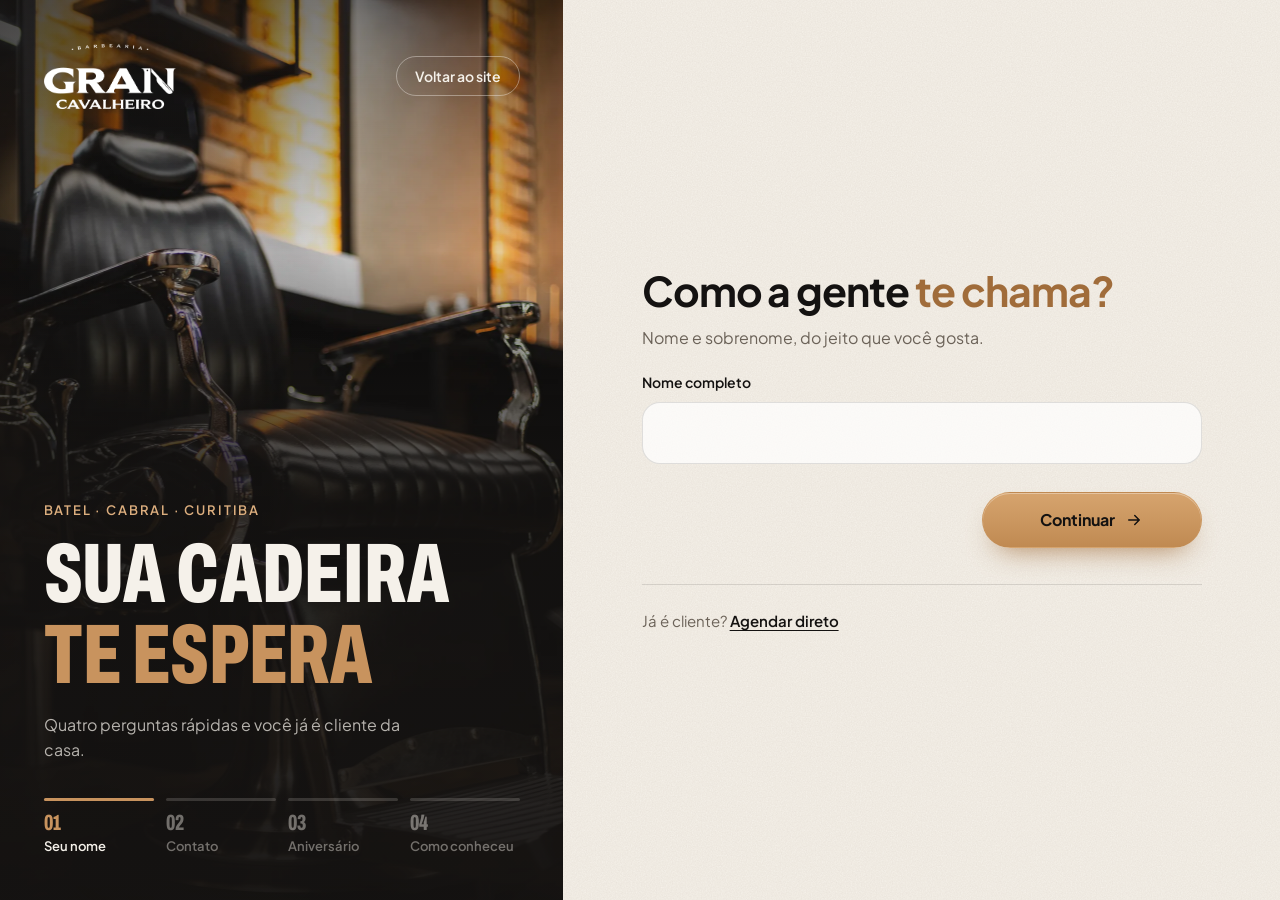
==== commit 4ffa9dda: "fix: perguntas do cadastro na fonte do texto Co-Authored-By: Claude Opus 5.5 <noreply@anthropic.com>" ====
--- a/cadastro/index.html
+++ b/cadastro/index.html
@@ -13,7 +13,7 @@
 <link href="https://fonts.googleapis.com/css2?family=Archivo:wdth,wght@62..125,600..900&family=Plus+Jakarta+Sans:wght@400;500;600;700&display=swap" rel="stylesheet">
 <link rel="preload" as="image" href="../assets/img/chair-warm.webp">
 <link rel="stylesheet" href="../styles.css?v=11">
-<link rel="stylesheet" href="cadastro.css?v=1">
+<link rel="stylesheet" href="cadastro.css?v=2">
 </head>
 <body class="cad-page">
 
@@ -56,7 +56,7 @@
 
       <form id="signup" class="cad__form" novalidate>
         <fieldset class="step" data-step="1">
-          <legend class="d step__q">Como a gente <em>te chama?</em></legend>
+          <legend class="step__q">Como a gente <em>te chama?</em></legend>
           <p class="step__hint">Nome e sobrenome, do jeito que você gosta.</p>
           <div class="field">
             <label for="f-nome">Nome completo</label>
@@ -66,7 +66,7 @@
         </fieldset>
 
         <fieldset class="step" data-step="2" hidden>
-          <legend class="d step__q">Onde a gente <em>te acha?</em></legend>
+          <legend class="step__q">Onde a gente <em>te acha?</em></legend>
           <p class="step__hint">Pra confirmar horário e avisar de novidade. Sem spam.</p>
           <div class="field">
             <label for="f-telefone">WhatsApp</label>
@@ -81,7 +81,7 @@
         </fieldset>
 
         <fieldset class="step" data-step="3" hidden>
-          <legend class="d step__q">Quando é seu <em>aniversário?</em></legend>
+          <legend class="step__q">Quando é seu <em>aniversário?</em></legend>
           <p class="step__hint">Dia, mês e ano.</p>
           <div class="field">
             <label for="f-nascimento">Data de nascimento</label>
@@ -91,7 +91,7 @@
         </fieldset>
 
         <fieldset class="step" data-step="4" hidden>
-          <legend class="d step__q">Como conheceu <em>a Gran?</em></legend>
+          <legend class="step__q">Como conheceu <em>a Gran?</em></legend>
           <p class="step__hint">Escolha uma opção.</p>
           <div class="tiles" id="f-como">
             <label class="tile"><input type="radio" name="comoConheceu" value="Instagram"><span>Instagram</span></label>
@@ -125,7 +125,7 @@
 
       <div id="signup-done" class="cad__done" hidden>
         <span class="cad__ok"><svg class="i"><use href="#check"/></svg></span>
-        <h1 class="d step__q" tabindex="-1">Tudo certo, <em id="done-nome"></em></h1>
+        <h1 class="step__q" tabindex="-1">Tudo certo, <em id="done-nome"></em></h1>
         <p class="step__hint">Seu cadastro está feito. Agora é só escolher o horário.</p>
         <div class="cad__done-ctas">
           <a class="btn btn--copper btn--lg" href="https://cashbarber.com.br/GranCavalheiro/" target="_blank" rel="noopener">Agendar horário <svg class="i"><use href="#arrow"/></svg></a>
--- a/cadastro/cadastro.css
+++ b/cadastro/cadastro.css
@@ -44,9 +44,10 @@
 .cad__form[data-dir="back"] .step.is-in { animation-name: stepBack; }
 @keyframes stepIn { from { opacity: 0; transform: translateX(28px); } to { opacity: 1; transform: none; } }
 @keyframes stepBack { from { opacity: 0; transform: translateX(-28px); } to { opacity: 1; transform: none; } }
-.step__q { float: left; width: 100%; padding: 0; font-size: clamp(48px, 5.2vw, 80px); }
+.step__q { float: left; width: 100%; padding: 0; font-family: var(--sans); font-size: clamp(34px, 3.2vw, 46px); font-weight: 700; line-height: 1.12; letter-spacing: -0.025em; color: var(--ink); text-wrap: balance; }
+.step__q em { font-style: normal; color: var(--copper-ink); }
 .step__q + * { clear: both; }
-.step__hint { margin-top: -8px; font-size: 16px; color: var(--muted); }
+.step__hint { margin-top: -10px; font-size: 16px; color: var(--muted); }
 
 .field { display: grid; gap: 8px; min-width: 0; }
 .field label { font-size: 14px; font-weight: 600; color: var(--ink); }
@@ -111,7 +112,7 @@
   .cad__progress { display: block; margin-bottom: 26px; }
   .cad__form { gap: 24px; }
   .step { gap: 18px; }
-  .step__q { font-size: clamp(42px, 11.5vw, 60px); }
+  .step__q { font-size: clamp(30px, 8.4vw, 38px); }
   .cad__next { min-width: 0; flex: 1; }
   .cad__alt { margin-top: 28px; text-align: center; }
   .cad__done-ctas .btn { flex: 1 1 100%; }
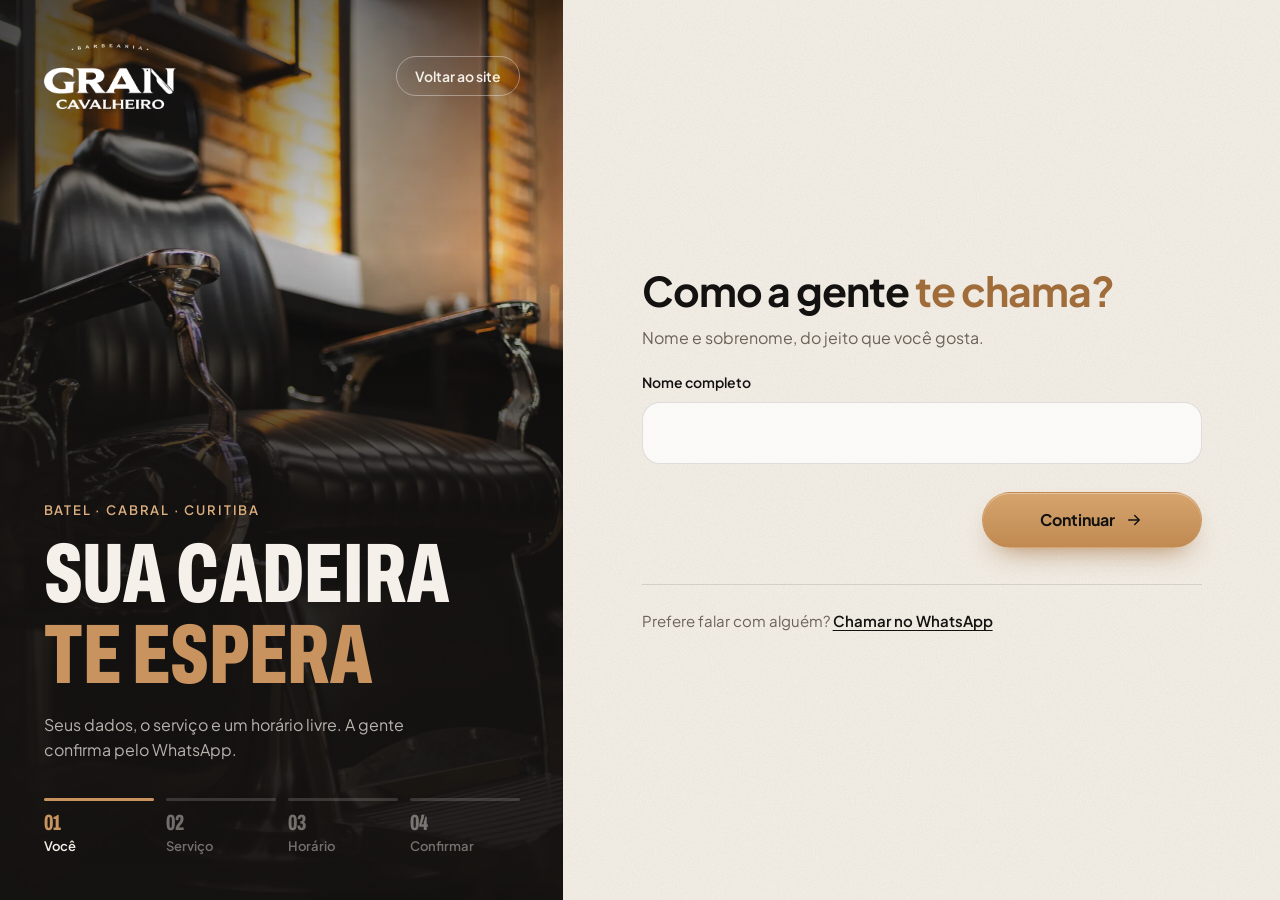
==== commit 7400df56: "feat: agendamento com serviço, barbeiro e horário livre, confirmado no WhatsApp O cadastro virou o a" ====
--- a/cadastro/index.html
+++ b/cadastro/index.html
@@ -3,17 +3,17 @@
 <head>
 <meta charset="utf-8">
 <meta name="viewport" content="width=device-width, initial-scale=1, viewport-fit=cover">
-<title>Cadastro | Gran Cavalheiro</title>
-<meta name="description" content="Faça seu cadastro na Gran Cavalheiro Barbearia, no Batel e no Cabral, em Curitiba.">
+<title>Agendar | Gran Cavalheiro</title>
+<meta name="description" content="Escolha o serviço e um horário livre na Gran Cavalheiro Barbearia, no Batel e no Cabral, em Curitiba.">
 <meta name="theme-color" content="#141211">
 <meta name="robots" content="noindex">
-<link rel="icon" href="../assets/img/monogram-dark.png">
+<link rel="icon" href="/assets/img/monogram-dark.png">
 <link rel="preconnect" href="https://fonts.googleapis.com">
 <link rel="preconnect" href="https://fonts.gstatic.com" crossorigin>
 <link href="https://fonts.googleapis.com/css2?family=Archivo:wdth,wght@62..125,600..900&family=Plus+Jakarta+Sans:wght@400;500;600;700&display=swap" rel="stylesheet">
-<link rel="preload" as="image" href="../assets/img/chair-warm.webp">
-<link rel="stylesheet" href="../styles.css?v=11">
-<link rel="stylesheet" href="cadastro.css?v=2">
+<link rel="preload" as="image" href="/assets/img/chair-warm.webp">
+<link rel="stylesheet" href="/styles.css?v=12">
+<link rel="stylesheet" href="/cadastro/cadastro.css?v=5">
 </head>
 <body class="cad-page">
 
@@ -30,28 +30,28 @@
     <div class="cad__photo" aria-hidden="true"></div>
     <div class="cad__side-top">
       <a href="/" class="cad__logo" aria-label="Gran Cavalheiro, início">
-        <img src="../assets/img/logo-white.png" alt="Gran Cavalheiro Barbearia" width="698" height="348">
+        <img src="/assets/img/logo-white.png" alt="Gran Cavalheiro Barbearia" width="698" height="348">
       </a>
       <a class="cad__exit" href="/">Voltar ao site</a>
     </div>
     <div class="cad__pitch">
       <p class="cad__kicker">Batel · Cabral · Curitiba</p>
       <p class="d cad__headline">Sua cadeira<br><em>te espera</em></p>
-      <p class="cad__sub">Quatro perguntas rápidas e você já é cliente da casa.</p>
+      <p class="cad__sub">Seus dados, o serviço e um horário livre. A gente confirma pelo WhatsApp.</p>
     </div>
     <ol class="cad__steps" aria-hidden="true">
-      <li data-dot="1"><span>01</span>Seu nome</li>
-      <li data-dot="2"><span>02</span>Contato</li>
-      <li data-dot="3"><span>03</span>Aniversário</li>
-      <li data-dot="4"><span>04</span>Como conheceu</li>
+      <li data-dot="1"><span>01</span>Você</li>
+      <li data-dot="2"><span>02</span>Serviço</li>
+      <li data-dot="3"><span>03</span>Horário</li>
+      <li data-dot="4"><span>04</span>Confirmar</li>
     </ol>
   </aside>
 
   <main class="cad__main">
     <div class="cad__panel">
       <div class="cad__progress" id="progress">
-        <p class="cad__count" aria-live="polite">Etapa <b id="step-n">1</b> de 4</p>
-        <div class="cad__bar" role="progressbar" aria-label="Progresso do cadastro" aria-valuemin="1" aria-valuemax="4" aria-valuenow="1"><i id="bar"></i></div>
+        <p class="cad__count" aria-live="polite">Etapa <b id="step-n">1</b> de 4 · <span id="step-name">Você</span></p>
+        <div class="cad__bar" role="progressbar" aria-label="Progresso do agendamento" aria-valuemin="1" aria-valuemax="4" aria-valuenow="1"><i id="bar"></i></div>
       </div>
 
       <form id="signup" class="cad__form" novalidate>
@@ -91,21 +91,33 @@
         </fieldset>
 
         <fieldset class="step" data-step="4" hidden>
-          <legend class="step__q">Como conheceu <em>a Gran?</em></legend>
-          <p class="step__hint">Escolha uma opção.</p>
-          <div class="tiles" id="f-como">
-            <label class="tile"><input type="radio" name="comoConheceu" value="Instagram"><span>Instagram</span></label>
-            <label class="tile"><input type="radio" name="comoConheceu" value="Indicação"><span>Indicação</span></label>
-            <label class="tile"><input type="radio" name="comoConheceu" value="Google"><span>Google</span></label>
-            <label class="tile"><input type="radio" name="comoConheceu" value="Fachada da loja"><span>Fachada da loja</span></label>
-            <label class="tile"><input type="radio" name="comoConheceu" value="Facebook"><span>Facebook</span></label>
-            <label class="tile"><input type="radio" name="comoConheceu" value="Anúncios"><span>Anúncios</span></label>
-            <label class="tile"><input type="radio" name="comoConheceu" value="Site"><span>Site</span></label>
-            <label class="tile"><input type="radio" name="comoConheceu" value="Eventos"><span>Eventos</span></label>
-            <label class="tile"><input type="radio" name="comoConheceu" value="Panfleto"><span>Panfleto</span></label>
-            <label class="tile"><input type="radio" name="comoConheceu" value="Cortesia"><span>Cortesia</span></label>
-          </div>
-          <p class="field__err" id="e-comoConheceu" aria-live="polite"></p>
+          <legend class="step__q">Qual <em>serviço?</em></legend>
+          <p class="step__hint">Escolha um. O tempo e o valor aparecem do lado.</p>
+          <div class="svc" id="f-servico" role="radiogroup" aria-label="Serviço"></div>
+          <p class="cad__loading" id="svc-loading">Carregando os serviços...</p>
+          <p class="field__err" id="e-servico" aria-live="polite"></p>
+        </fieldset>
+
+        <fieldset class="step" data-step="5" hidden>
+          <legend class="step__q">Com <em>quem?</em></legend>
+          <p class="step__hint">Sem preferência mostra mais horários.</p>
+          <div class="tiles" id="f-barbeiro" role="radiogroup" aria-label="Barbeiro"></div>
+          <p class="field__err" id="e-barbeiro" aria-live="polite"></p>
+        </fieldset>
+
+        <fieldset class="step" data-step="6" hidden>
+          <legend class="step__q">Qual <em>dia e horário?</em></legend>
+          <p class="step__hint">Só aparece o que está livre agora.</p>
+          <div class="days" id="f-dia" role="radiogroup" aria-label="Dia"></div>
+          <div class="times" id="f-hora" role="radiogroup" aria-label="Horário" aria-live="polite"></div>
+          <p class="cad__loading" id="time-msg" aria-live="polite"></p>
+          <p class="field__err" id="e-hora" aria-live="polite"></p>
+        </fieldset>
+
+        <fieldset class="step" data-step="7" hidden>
+          <legend class="step__q">Confere <em>se está certo</em></legend>
+          <p class="step__hint">Ao confirmar, abre o WhatsApp da Gran com tudo escrito. É só enviar.</p>
+          <dl class="sum" id="resumo"></dl>
         </fieldset>
 
         <div class="hp" aria-hidden="true">
@@ -125,19 +137,19 @@
 
       <div id="signup-done" class="cad__done" hidden>
         <span class="cad__ok"><svg class="i"><use href="#check"/></svg></span>
-        <h1 class="step__q" tabindex="-1">Tudo certo, <em id="done-nome"></em></h1>
-        <p class="step__hint">Seu cadastro está feito. Agora é só escolher o horário.</p>
+        <h1 class="step__q" tabindex="-1">Pedido feito, <em id="done-nome"></em></h1>
+        <p class="step__hint">Envie a mensagem que abriu no WhatsApp. A Gran confirma o horário por lá.</p>
         <div class="cad__done-ctas">
-          <a class="btn btn--copper btn--lg" href="https://cashbarber.com.br/GranCavalheiro/" target="_blank" rel="noopener">Agendar horário <svg class="i"><use href="#arrow"/></svg></a>
+          <a class="btn btn--copper btn--lg" id="done-wa" href="#" target="_blank" rel="noopener">Abrir o WhatsApp de novo <svg class="i"><use href="#arrow"/></svg></a>
           <a class="btn btn--line btn--lg" href="/">Voltar ao site</a>
         </div>
       </div>
 
-      <p class="cad__alt" id="alt">Já é cliente? <a href="https://cashbarber.com.br/GranCavalheiro/" target="_blank" rel="noopener">Agendar direto</a></p>
+      <p class="cad__alt" id="alt">Prefere falar com alguém? <a href="https://wa.me/5541988697721" target="_blank" rel="noopener">Chamar no WhatsApp</a></p>
     </div>
   </main>
 </div>
 
-<script src="../cadastro-form.js?v=2"></script>
+<script src="/cadastro-form.js?v=5"></script>
 </body>
 </html>
--- a/cadastro/cadastro.css
+++ b/cadastro/cadastro.css
@@ -7,7 +7,7 @@
 
 /* lado da foto */
 .cad__side { position: sticky; top: 0; height: 100vh; height: 100dvh; display: flex; flex-direction: column; padding: clamp(28px, 3.4vw, 48px); color: var(--cream); background: var(--ink); overflow: hidden; isolation: isolate; }
-.cad__photo { position: absolute; inset: 0; z-index: -1; background: url("../assets/img/chair-warm.webp") center 40% / cover no-repeat; transform: scale(1.04); animation: cadPhoto 14s var(--ease) forwards; }
+.cad__photo { position: absolute; inset: 0; z-index: -1; background: url("/assets/img/chair-warm.webp") center 40% / cover no-repeat; transform: scale(1.04); animation: cadPhoto 14s var(--ease) forwards; }
 .cad__photo::after { content: ""; position: absolute; inset: 0; background: linear-gradient(180deg, rgba(20,18,17,0.55) 0%, rgba(20,18,17,0.1) 28%, rgba(20,18,17,0.78) 52%, rgba(20,18,17,0.97) 100%), linear-gradient(90deg, rgba(20,18,17,0.5) 0%, rgba(20,18,17,0) 60%); }
 @keyframes cadPhoto { to { transform: scale(1); } }
 .cad__side-top { display: flex; align-items: center; justify-content: space-between; gap: 16px; }
@@ -125,3 +125,45 @@
 @media (prefers-reduced-motion: reduce) {
   .cad__photo, .step.is-in, .cad__done, .cad__ok { animation: none; }
 }
+
+/* agendamento: serviço, dia, horário e resumo (2026-11-25) */
+/* a etapa entra deslizando 28px: sem isso a página alarga no celular durante a animação */
+.cad__main { overflow-x: clip; }
+.cad__loading { font-size: 15px; color: var(--muted); }
+.cad__loading:empty { display: none; }
+.svc { display: grid; gap: 8px; }
+.svc__item > span { height: auto; min-height: 62px; padding: 12px 18px; }
+.svc__item > span::after { display: none; }
+.svc__name { font-size: 16px; font-weight: 600; }
+.svc__meta em { font-style: normal; }
+.svc__meta { display: flex; flex: none; align-items: baseline; gap: 10px; font-size: 14px; font-weight: 500; color: var(--muted); }
+.svc__meta b { font-weight: 700; color: var(--ink); }
+.svc__item input:checked + span .svc__meta, .svc__item input:checked + span .svc__meta b { color: var(--cream); }
+.svc__item input:checked + span .svc__meta b { color: var(--copper); }
+
+.days { display: flex; gap: 8px; overflow-x: auto; padding: 4px 40px 10px 2px; margin: 0 -2px; scroll-snap-type: x proximity; scrollbar-width: thin; -webkit-mask-image: linear-gradient(90deg, #000 calc(100% - 48px), transparent); mask-image: linear-gradient(90deg, #000 calc(100% - 48px), transparent); }
+.day { flex: none; scroll-snap-align: start; }
+.day span { flex-direction: column; justify-content: center; gap: 2px; width: 68px; height: 84px; padding: 0; text-align: center; }
+.day span::after { display: none; }
+.day small { font-size: 12px; font-weight: 600; text-transform: capitalize; color: var(--muted); }
+.day b { font-family: var(--cartaz); font-stretch: 62%; font-weight: 800; font-size: 30px; line-height: 1; }
+.day input:checked + span small { color: rgba(245,241,234,0.7); }
+.day input:checked + span b { color: var(--copper); }
+
+.times { display: grid; grid-template-columns: repeat(auto-fill, minmax(84px, 1fr)); gap: 8px; }
+.time span { justify-content: center; height: 50px; padding: 0; font-variant-numeric: tabular-nums; }
+.time span::after { display: none; }
+
+.sum { display: grid; gap: 0; margin: 0; border-radius: 18px; border: 1.5px solid var(--line); background: rgba(255,255,255,0.6); overflow: hidden; }
+.sum div { display: grid; grid-template-columns: 120px minmax(0, 1fr); gap: 12px; padding: 13px 18px; }
+.sum div:nth-child(even) { background: rgba(20,18,17,0.03); }
+.sum dt { font-size: 14px; font-weight: 600; color: var(--muted); }
+.sum dd { margin: 0; font-size: 15px; font-weight: 600; color: var(--ink); overflow-wrap: anywhere; }
+.sum dd::first-letter { text-transform: uppercase; }
+
+@media (max-width: 900px) {
+  .cad__more { display: none; }
+  .svc__item > span { flex-wrap: wrap; row-gap: 4px; }
+  .sum div { grid-template-columns: 96px minmax(0, 1fr); padding: 12px 14px; }
+  .day span { width: 62px; height: 78px; }
+}
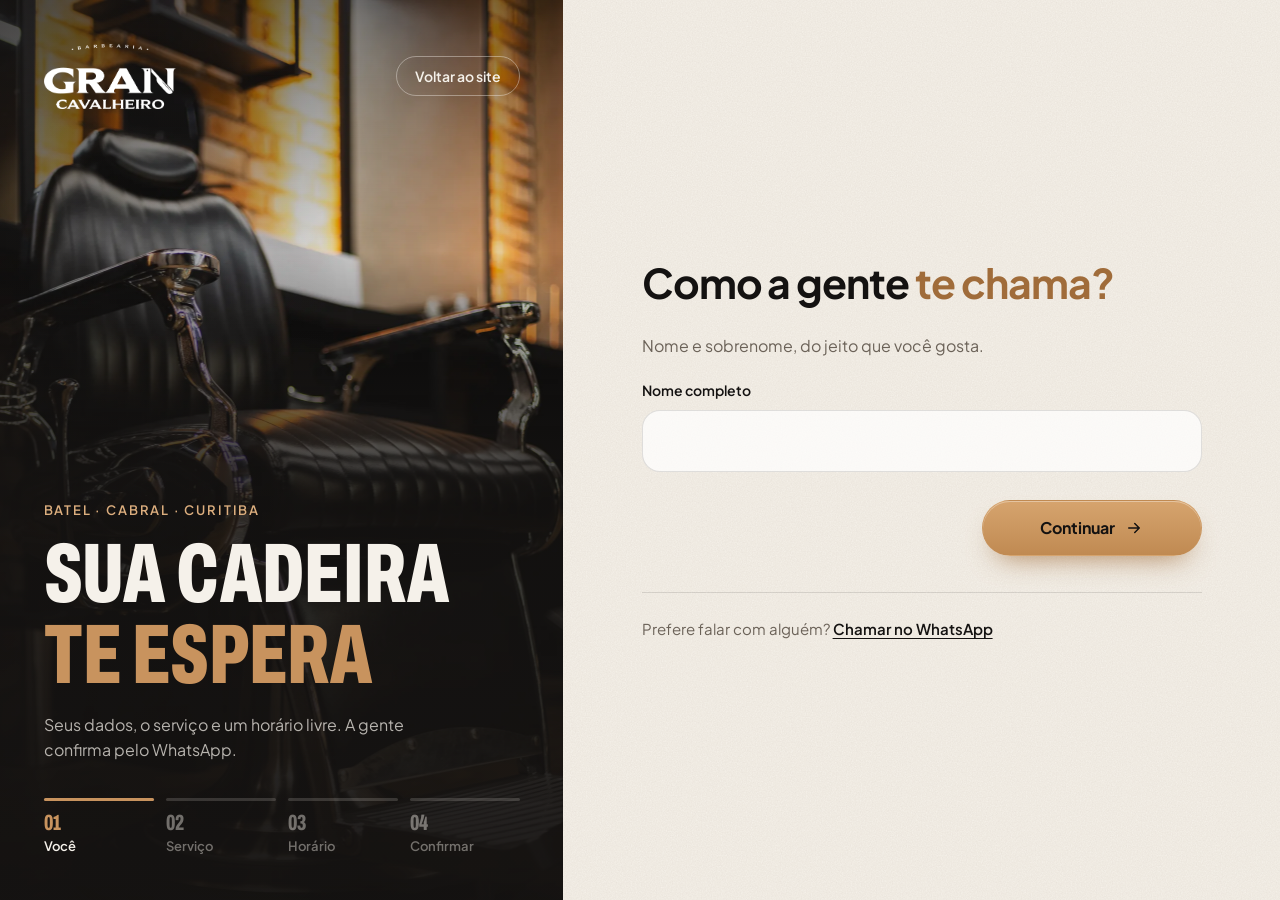
==== commit 02244395: "feat: Meta Pixel no site e evento Lead ao confirmar o agendamento" ====
--- a/cadastro/index.html
+++ b/cadastro/index.html
@@ -14,6 +14,11 @@
 <link rel="preload" as="image" href="/assets/img/chair-warm.webp">
 <link rel="stylesheet" href="/styles.css?v=12">
 <link rel="stylesheet" href="/cadastro/cadastro.css?v=5">
+<script>
+!function(f,b,e,v,n,t,s){if(f.fbq)return;n=f.fbq=function(){n.callMethod?n.callMethod.apply(n,arguments):n.queue.push(arguments)};if(!f._fbq)f._fbq=n;n.push=n;n.loaded=!0;n.version='2.0';n.queue=[];t=b.createElement(e);t.async=!0;t.src=v;s=b.getElementsByTagName(e)[0];s.parentNode.insertBefore(t,s)}(window,document,'script','https://connect.facebook.net/en_US/fbevents.js');
+fbq('init','1939387330380285');fbq('track','PageView');
+</script>
+<noscript><img height="1" width="1" style="display:none" src="https://www.facebook.com/tr?id=1939387330380285&ev=PageView&noscript=1" alt=""></noscript>
 </head>
 <body class="cad-page">
 
@@ -92,7 +97,9 @@
 
         <fieldset class="step" data-step="4" hidden>
           <legend class="step__q">Qual <em>serviço?</em></legend>
-          <p class="step__hint">Escolha um. O tempo e o valor aparecem do lado.</p>
+          <p class="step__hint" id="svc-hint">Escolha um. O tempo e o valor aparecem do lado.</p>
+          <div class="tiles units" id="f-unidade" role="radiogroup" aria-label="Unidade" hidden></div>
+          <p class="field__err" id="e-unidade" aria-live="polite"></p>
           <div class="svc" id="f-servico" role="radiogroup" aria-label="Serviço"></div>
           <p class="cad__loading" id="svc-loading">Carregando os serviços...</p>
           <p class="field__err" id="e-servico" aria-live="polite"></p>
@@ -137,8 +144,8 @@
 
       <div id="signup-done" class="cad__done" hidden>
         <span class="cad__ok"><svg class="i"><use href="#check"/></svg></span>
-        <h1 class="step__q" tabindex="-1">Pedido feito, <em id="done-nome"></em></h1>
-        <p class="step__hint">Envie a mensagem que abriu no WhatsApp. A Gran confirma o horário por lá.</p>
+        <h1 class="step__q" tabindex="-1">Falta só enviar, <em id="done-nome"></em></h1>
+        <p class="step__hint">Envie a mensagem que abriu no WhatsApp. O horário fica seu quando a Gran confirmar por lá.</p>
         <div class="cad__done-ctas">
           <a class="btn btn--copper btn--lg" id="done-wa" href="#" target="_blank" rel="noopener">Abrir o WhatsApp de novo <svg class="i"><use href="#arrow"/></svg></a>
           <a class="btn btn--line btn--lg" href="/">Voltar ao site</a>
--- a/cadastro/cadastro.css
+++ b/cadastro/cadastro.css
@@ -47,7 +47,7 @@
 .step__q { float: left; width: 100%; padding: 0; font-family: var(--sans); font-size: clamp(34px, 3.2vw, 46px); font-weight: 700; line-height: 1.12; letter-spacing: -0.025em; color: var(--ink); text-wrap: balance; }
 .step__q em { font-style: normal; color: var(--copper-ink); }
 .step__q + * { clear: both; }
-.step__hint { margin-top: -10px; font-size: 16px; color: var(--muted); }
+.step__hint { margin-top: 6px; font-size: 16px; color: var(--muted); }
 
 .field { display: grid; gap: 8px; min-width: 0; }
 .field label { font-size: 14px; font-weight: 600; color: var(--ink); }
@@ -131,10 +131,11 @@
 .cad__main { overflow-x: clip; }
 .cad__loading { font-size: 15px; color: var(--muted); }
 .cad__loading:empty { display: none; }
+.units { margin-bottom: 18px; }
 .svc { display: grid; gap: 8px; }
 .svc__item > span { height: auto; min-height: 62px; padding: 12px 18px; }
 .svc__item > span::after { display: none; }
-.svc__name { font-size: 16px; font-weight: 600; }
+.svc__name { min-width: 0; font-size: 16px; font-weight: 600; line-height: 1.3; }
 .svc__meta em { font-style: normal; }
 .svc__meta { display: flex; flex: none; align-items: baseline; gap: 10px; font-size: 14px; font-weight: 500; color: var(--muted); }
 .svc__meta b { font-weight: 700; color: var(--ink); }
@@ -159,11 +160,16 @@
 .sum div:nth-child(even) { background: rgba(20,18,17,0.03); }
 .sum dt { font-size: 14px; font-weight: 600; color: var(--muted); }
 .sum dd { margin: 0; font-size: 15px; font-weight: 600; color: var(--ink); overflow-wrap: anywhere; }
-.sum dd::first-letter { text-transform: uppercase; }
 
 @media (max-width: 900px) {
   .cad__more { display: none; }
-  .svc__item > span { flex-wrap: wrap; row-gap: 4px; }
+  /* Tempo e preço sempre à direita, um sobre o outro; só o nome quebra. */
+  .svc__meta { flex-direction: column; align-items: flex-end; gap: 2px; text-align: right; }
   .sum div { grid-template-columns: 96px minmax(0, 1fr); padding: 12px 14px; }
   .day span { width: 62px; height: 78px; }
 }
+
+/* Celular: lista longa (18 serviços, 30 horários) e o Continuar sempre à vista. */
+@media (max-width: 900px) {
+  .cad__nav { position: sticky; bottom: 0; z-index: 2; margin: 0 -20px; padding: 12px 20px calc(12px + env(safe-area-inset-bottom)); background: var(--paper); }
+}
